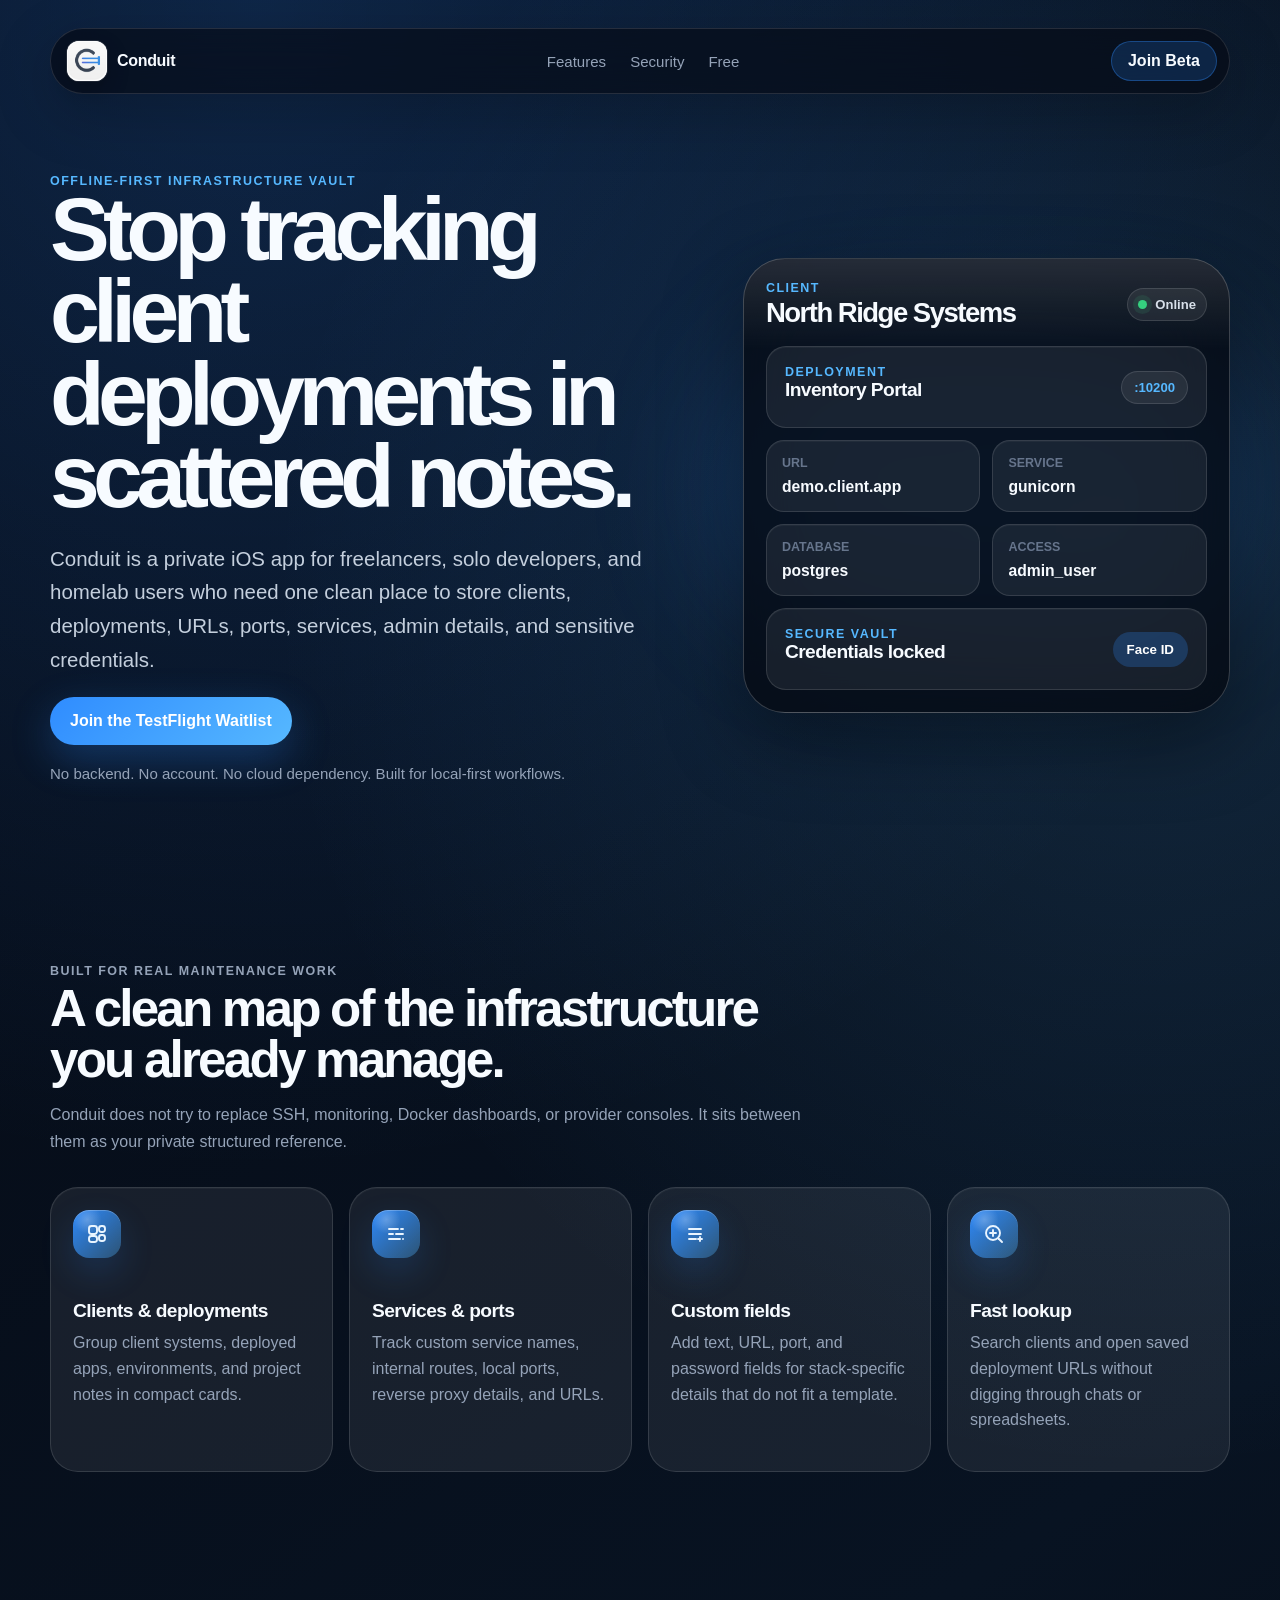
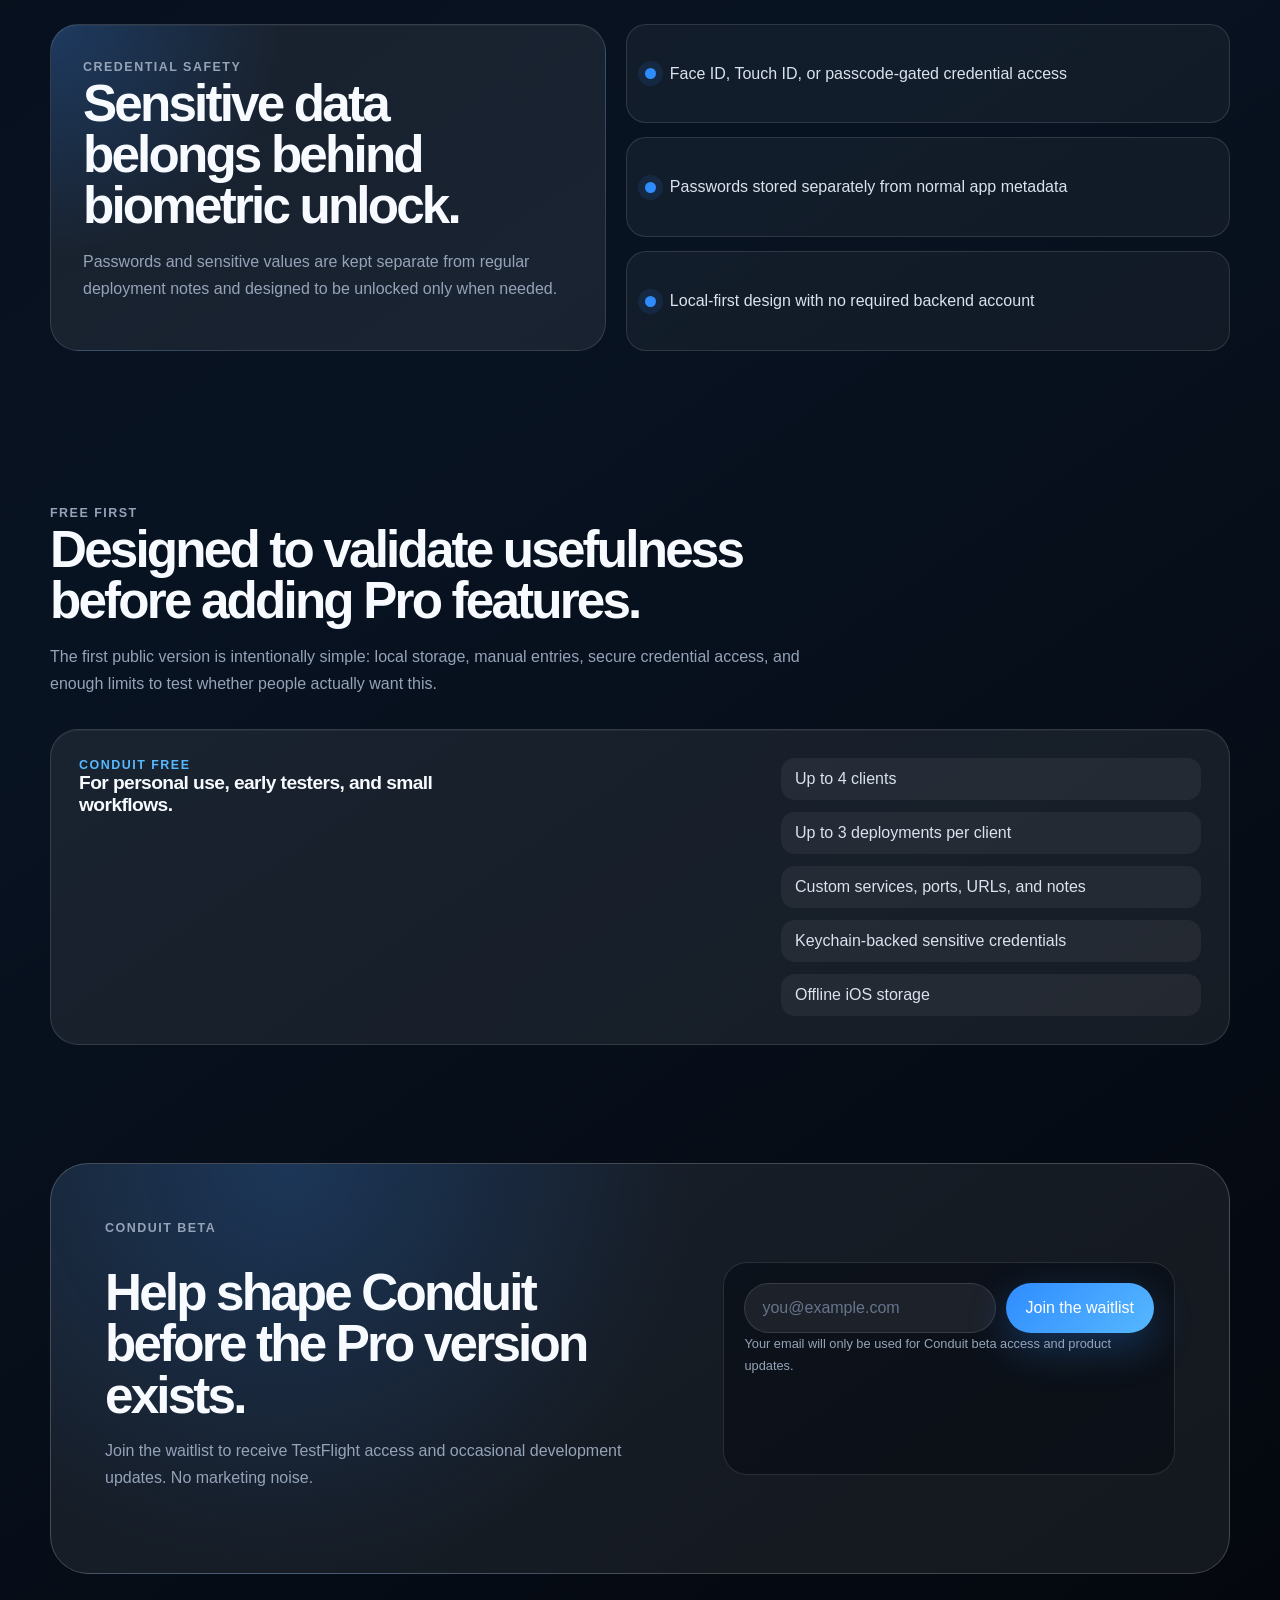
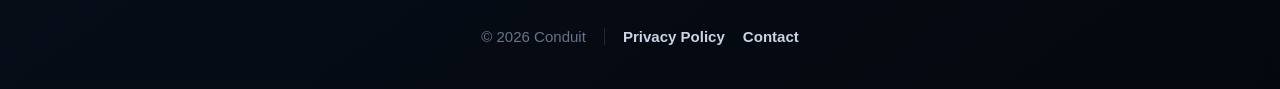
==== index.html @ 758ffd42 "updated privacy policy" ====
<!DOCTYPE html>
<html lang="en">
<head>
  <meta charset="UTF-8" />
  <meta name="viewport" content="width=device-width, initial-scale=1.0" />
  <link rel="icon" type="image/png" href="./assets/appico.png" />
<link rel="apple-touch-icon" href="./assets/appico.png" />
  <title>Conduit — Offline Infrastructure Vault</title>
  <meta name="description" content="Conduit is an offline-first iOS vault for developers, freelancers, and homelab users to track clients, deployments, ports, services, URLs, and credentials." />
  <link rel="stylesheet" href="./styles.css" />
  <link rel="canonical" href="https://conduit.arksoft.xyz/" />

<meta property="og:type" content="website" />
<meta property="og:site_name" content="Conduit" />
<meta property="og:title" content="Conduit — Your Offline Infrastructure Vault" />
<meta
  property="og:description"
  content="Organize clients, deployments, services, ports, URLs, and sensitive credentials in one private iOS app."
/>
<meta property="og:url" content="https://conduit.arksoft.xyz/" />
<meta
  property="og:image"
  content="https://conduit.arksoft.xyz/assets/conduit-og.png"
/>
<meta property="og:image:type" content="image/png" />
<meta property="og:image:width" content="1200" />
<meta property="og:image:height" content="630" />
<meta
  property="og:image:alt"
  content="Conduit iOS app showing an offline infrastructure vault for client deployments"
/>

<meta name="twitter:card" content="summary_large_image" />
<meta name="twitter:title" content="Conduit — Your Offline Infrastructure Vault" />
<meta
  name="twitter:description"
  content="Track clients, deployments, ports, services, URLs, and credentials without scattered notes."
/>
<meta
  name="twitter:image"
  content="https://conduit.arksoft.xyz/assets/conduit-og.png"
/>
<meta
  name="twitter:image:alt"
  content="Conduit iOS infrastructure vault app preview"
/>
</head>
<body>
  <div class="page-shell">
    <header class="site-header">
      <a class="brand" href="#" aria-label="Conduit home">
        <div class="brand-mark">
  <img
    src="./assets/appico.png"
    alt="Conduit app icon"
  />
</div>
            <span>Conduit</span>
  </a>

  <nav
    class="site-nav"
    aria-label="Primary navigation"
  >
    <a href="#features">Features</a>
    <a href="#security">Security</a>
    <a href="#free">Free</a>
  </nav>

  <a
    class="nav-cta"
    href="#waitlist"
  >
    Join Beta
  </a>
</header>

<main>
  <section class="hero-section">
    <div class="hero-copy">
      <p class="eyebrow">
        Offline-first infrastructure vault
      </p>

      <h1>
        Stop tracking client deployments in scattered notes.
      </h1>

      <p class="hero-text">
        Conduit is a private iOS app for freelancers, solo
        developers, and homelab users who need one clean place
        to store clients, deployments, URLs, ports, services,
        admin details, and sensitive credentials.
      </p>

      <a
        class="primary-button"
        href="#waitlist"
      >
        Join the TestFlight Waitlist
      </a>

      <p class="trust-note">
        No backend. No account. No cloud dependency. Built for
        local-first workflows.
      </p>
    </div>

    <div
      class="hero-panel"
      aria-label="Conduit app interface preview"
    >
      <div class="phone-frame">
        <div class="phone-top">
          <div>
            <p class="mini-label">Client</p>
            <h2>North Ridge Systems</h2>
          </div>

          <span class="status-pill">
            <span class="status-dot online"></span>
            Online
          </span>
        </div>

        <div class="deployment-card">
          <div>
            <p class="mini-label">Deployment</p>
            <h3>Inventory Portal</h3>
          </div>

          <span class="port-badge">
            :10200
          </span>
        </div>

        <div class="detail-grid">
          <div class="detail-card">
            <span>URL</span>
            <strong>demo.client.app</strong>
          </div>

          <div class="detail-card">
            <span>Service</span>
            <strong>gunicorn</strong>
          </div>

          <div class="detail-card">
            <span>Database</span>
            <strong>postgres</strong>
          </div>

          <div class="detail-card">
            <span>Access</span>
            <strong>admin_user</strong>
          </div>
        </div>

        <div class="vault-card">
          <div>
            <p class="mini-label">Secure Vault</p>
            <h3>Credentials locked</h3>
          </div>

          <button
            type="button"
            class="unlock-button"
          >
            Face ID
          </button>
        </div>
      </div>
    </div>
  </section>

  <section
    class="section-block"
    id="features"
  >
    <div class="section-heading">
      <p class="eyebrow">
        Built for real maintenance work
      </p>

      <h2>
        A clean map of the infrastructure you already manage.
      </h2>

      <p>
        Conduit does not try to replace SSH, monitoring, Docker
        dashboards, or provider consoles. It sits between them
        as your private structured reference.
      </p>
    </div>

    <div class="feature-grid">
      <article class="feature-card">
        <span
          class="feature-icon"
          aria-hidden="true"
        >
          <svg viewBox="0 0 24 24">
            <path
              d="M4 6.5A2.5 2.5 0 0 1 6.5 4h3A2.5 2.5 0 0 1 12 6.5v3A2.5 2.5 0 0 1 9.5 12h-3A2.5 2.5 0 0 1 4 9.5v-3Z"
            />

            <path
              d="M14 6.5A2.5 2.5 0 0 1 16.5 4h1A2.5 2.5 0 0 1 20 6.5v1A2.5 2.5 0 0 1 17.5 10h-1A2.5 2.5 0 0 1 14 7.5v-1Z"
            />

            <path
              d="M14 15.5A2.5 2.5 0 0 1 16.5 13h1a2.5 2.5 0 0 1 2.5 2.5v1a2.5 2.5 0 0 1-2.5 2.5h-1a2.5 2.5 0 0 1-2.5-2.5v-1Z"
            />

            <path
              d="M4 16.5A2.5 2.5 0 0 1 6.5 14h3a2.5 2.5 0 0 1 2.5 2.5v1A2.5 2.5 0 0 1 9.5 20h-3A2.5 2.5 0 0 1 4 17.5v-1Z"
            />
          </svg>
        </span>

        <h3>Clients &amp; deployments</h3>

        <p>
          Group client systems, deployed apps, environments,
          and project notes in compact cards.
        </p>
      </article>

      <article class="feature-card">
        <span
          class="feature-icon"
          aria-hidden="true"
        >
          <svg viewBox="0 0 24 24">
            <path d="M5 7h9" />
            <path d="M17 7h2" />
            <path d="M5 12h4" />
            <path d="M12 12h7" />
            <path d="M5 17h11" />
            <path d="M19 17h.01" />
          </svg>
        </span>

        <h3>Services &amp; ports</h3>

        <p>
          Track custom service names, internal routes, local
          ports, reverse proxy details, and URLs.
        </p>
      </article>

      <article class="feature-card">
        <span
          class="feature-icon"
          aria-hidden="true"
        >
          <svg viewBox="0 0 24 24">
            <path d="M6 7h12" />
            <path d="M6 12h12" />
            <path d="M6 17h7" />
            <path d="M17 15v4" />
            <path d="M15 17h4" />
          </svg>
        </span>

        <h3>Custom fields</h3>

        <p>
          Add text, URL, port, and password fields for
          stack-specific details that do not fit a template.
        </p>
      </article>

      <article class="feature-card">
        <span
          class="feature-icon"
          aria-hidden="true"
        >
          <svg viewBox="0 0 24 24">
            <path
              d="M11 18a7 7 0 1 0 0-14 7 7 0 0 0 0 14Z"
            />

            <path d="m16.5 16.5 3.5 3.5" />
            <path d="M8 11h6" />
            <path d="M11 8v6" />
          </svg>
        </span>

        <h3>Fast lookup</h3>

        <p>
          Search clients and open saved deployment URLs without
          digging through chats or spreadsheets.
        </p>
      </article>
    </div>
  </section>

  <section
    class="split-section"
    id="security"
  >
    <div class="glass-card">
      <p class="eyebrow">
        Credential safety
      </p>

      <h2>
        Sensitive data belongs behind biometric unlock.
      </h2>

      <p>
        Passwords and sensitive values are kept separate from
        regular deployment notes and designed to be unlocked
        only when needed.
      </p>
    </div>

    <div class="security-list">
      <div class="security-row">
        <span></span>

        <p>
          Face ID, Touch ID, or passcode-gated credential access
        </p>
      </div>

      <div class="security-row">
        <span></span>

        <p>
          Passwords stored separately from normal app metadata
        </p>
      </div>

      <div class="security-row">
        <span></span>

        <p>
          Local-first design with no required backend account
        </p>
      </div>
    </div>
  </section>

  <section
    class="section-block"
    id="free"
  >
    <div class="section-heading">
      <p class="eyebrow">
        Free first
      </p>

      <h2>
        Designed to validate usefulness before adding Pro
        features.
      </h2>

      <p>
        The first public version is intentionally simple:
        local storage, manual entries, secure credential access,
        and enough limits to test whether people actually want
        this.
      </p>
    </div>

    <div class="plan-card">
      <div>
        <p class="mini-label">
          Conduit Free
        </p>

        <h3>
          For personal use, early testers, and small workflows.
        </h3>
      </div>

      <ul>
        <li>Up to 4 clients</li>
        <li>Up to 3 deployments per client</li>
        <li>Custom services, ports, URLs, and notes</li>
        <li>Keychain-backed sensitive credentials</li>
        <li>Offline iOS storage</li>
      </ul>
    </div>
  </section>

  <section
    class="final-cta"
    id="waitlist"
  >
    <div class="waitlist-copy">
      <p class="eyebrow">
        Conduit beta
      </p>

      <h2>
        Help shape Conduit before the Pro version exists.
      </h2>

      <p>
        Join the waitlist to receive TestFlight access and
        occasional development updates. No marketing noise.
      </p>
    </div>

    <form
      class="waitlist-form"
      id="waitlist-form"
      action="https://app.loops.so/api/newsletter-form/cmq6iwczi23gw0jzh51wmcugt"
      method="post"
    >
      <label
        class="sr-only"
        for="waitlist-email"
      >
        Email address
      </label>

      <div class="waitlist-input-row">
        <input
          id="waitlist-email"
          name="email"
          type="email"
          autocomplete="email"
          placeholder="you@example.com"
          required
        />

        <button
          class="primary-button waitlist-submit"
          type="submit"
        >
          <span class="button-label">
            Join the waitlist
          </span>

          <span
            class="button-loading"
            hidden
          >
            Joining…
          </span>
        </button>
      </div>

      <input
        type="hidden"
        name="mailingLists"
        value="cmq6jean67koc0j07flsfc5x2"
      />

      <input
        type="hidden"
        name="source"
        value="Conduit Landing Page"
      />

      <p class="waitlist-privacy">
        Your email will only be used for Conduit beta access
        and product updates.
      </p>

      <p
        class="form-status"
        id="waitlist-status"
        role="status"
        aria-live="polite"
      ></p>
    </form>
  </section>
</main>

<footer class="site-footer">
  <p>
    © 2026 Conduit
  </p>

  <a
    class="footer-privacy-link"
    href="./privacy.html"
  >
    Privacy Policy
  </a>

  <a
    class="footer-contact-link"
    href="mailto:siddharthmahajan@arksoft.xyz"
  >
    Contact
  </a>
</footer>
  </div>

  <script src="./script.js"></script>
</body>
</html>
---- styles.css ----
:root {
  --bg-0: #050913;
  --bg-1: #081322;
  --card: rgba(255, 255, 255, 0.07);
  --card-strong: rgba(255, 255, 255, 0.11);
  --stroke: rgba(255, 255, 255, 0.12);
  --stroke-strong: rgba(255, 255, 255, 0.2);
  --text: #f7fbff;
  --muted: #95a3b8;
  --muted-2: #66758c;
  --blue: #2f8cff;
  --blue-2: #56b8ff;
  --green: #35d07f;
  --red: #ff5f67;
  --shadow: 0 24px 80px rgba(0, 0, 0, 0.42);
  --radius-lg: 28px;
  --radius-md: 20px;
  --radius-sm: 14px;
}

* {
  box-sizing: border-box;
}

html {
  scroll-behavior: smooth;
}

body {
  margin: 0;
  min-height: 100vh;
  font-family: -apple-system, BlinkMacSystemFont, "SF Pro Display", "SF Pro Text", Inter, Segoe UI, sans-serif;
  color: var(--text);
  background:
    radial-gradient(circle at 20% 0%, rgba(47, 140, 255, 0.22), transparent 34%),
    radial-gradient(circle at 90% 18%, rgba(86, 184, 255, 0.14), transparent 30%),
    linear-gradient(145deg, var(--bg-0), var(--bg-1) 54%, #04070d);
}

a {
  color: inherit;
  text-decoration: none;
}

.page-shell {
  width: min(1180px, calc(100% - 36px));
  margin: 0 auto;
}

.site-header {
  position: relative;
  z-index: 20;
  display: flex;
  align-items: center;
  justify-content: space-between;
  gap: 24px;
  margin: 28px 0 80px;
  padding: 12px;
  border: 1px solid var(--stroke);
  border-radius: 999px;
  background: rgba(5, 9, 19, 0.62);
  backdrop-filter: blur(24px);
  box-shadow: 0 18px 60px rgba(0, 0, 0, 0.22);
}

.brand,
.site-nav,
.hero-actions,
.site-footer {
  display: flex;
  align-items: center;
}

.brand {
  gap: 10px;
  padding-left: 4px;
  font-weight: 700;
  letter-spacing: -0.02em;
}

.brand-mark {
  width: 40px;
  height: 40px;
  flex-shrink: 0;
  overflow: hidden;
  border-radius: 12px;
  background: #ffffff;
  box-shadow:
    0 8px 22px rgba(0, 0, 0, 0.24),
    0 0 0 1px rgba(255, 255, 255, 0.12);
}

.brand-mark img {
  display: block;
  width: 100%;
  height: 100%;
  object-fit: cover;
}

.site-nav {
  gap: 24px;
  color: var(--muted);
  font-size: 0.94rem;
}

.site-nav a:hover,
.site-footer a:hover {
  color: var(--text);
}

.nav-cta,
.primary-button,
.secondary-button,
.unlock-button {
  border-radius: 999px;
  font-weight: 700;
  transition: transform 160ms ease, border-color 160ms ease, background 160ms ease;
}

.nav-cta {
  padding: 10px 16px;
  color: var(--text);
  background: rgba(47, 140, 255, 0.18);
  border: 1px solid rgba(47, 140, 255, 0.35);
}

.hero-section {
  display: grid;
  grid-template-columns: minmax(0, 1.02fr) minmax(360px, 0.78fr);
  gap: 56px;
  align-items: center;
  padding-bottom: 88px;
}

.eyebrow,
.mini-label {
  margin: 0;
  color: var(--blue-2);
  font-size: 0.78rem;
  font-weight: 800;
  letter-spacing: 0.12em;
  text-transform: uppercase;
}

h1,
h2,
h3,
p {
  margin-top: 0;
}

h1 {
  max-width: 760px;
  margin-bottom: 24px;
  font-size: clamp(3.2rem, 7vw, 6.6rem);
  line-height: 0.92;
  letter-spacing: -0.075em;
}

h2 {
  margin-bottom: 16px;
  font-size: clamp(2rem, 4vw, 3.65rem);
  line-height: 1;
  letter-spacing: -0.055em;
}

h3 {
  margin-bottom: 8px;
  font-size: 1.2rem;
  letter-spacing: -0.03em;
}

.hero-text {
  max-width: 690px;
  color: #c4cfdd;
  font-size: clamp(1.08rem, 1.6vw, 1.28rem);
  line-height: 1.65;
}

.hero-actions {
  flex-wrap: wrap;
  gap: 14px;
  margin-top: 34px;
}

.primary-button,
.secondary-button {
  display: inline-flex;
  align-items: center;
  justify-content: center;
  min-height: 48px;
  padding: 0 20px;
}

.primary-button {
  background: linear-gradient(135deg, var(--blue), var(--blue-2));
  color: white;
  box-shadow: 0 14px 40px rgba(47, 140, 255, 0.28);
}

.secondary-button {
  border: 1px solid var(--stroke);
  background: rgba(255, 255, 255, 0.06);
  color: var(--text);
}

.primary-button:hover,
.secondary-button:hover,
.nav-cta:hover,
.unlock-button:hover {
  transform: translateY(-1px);
}

.trust-note {
  margin-top: 20px;
  color: var(--muted);
  font-size: 0.94rem;
}

.hero-panel {
  position: relative;
}

.hero-panel::before {
  content: "";
  position: absolute;
  inset: 16% -6%;
  border-radius: 999px;
  background: rgba(47, 140, 255, 0.2);
  filter: blur(60px);
}

.phone-frame {
  position: relative;
  overflow: hidden;
  padding: 22px;
  border: 1px solid var(--stroke-strong);
  border-radius: 42px;
  background:
    linear-gradient(180deg, rgba(255, 255, 255, 0.12), transparent 20%),
    rgba(4, 8, 16, 0.76);
  box-shadow: var(--shadow);
  backdrop-filter: blur(28px);
}

.phone-top,
.deployment-card,
.vault-card,
.plan-card {
  display: flex;
  justify-content: space-between;
  gap: 18px;
  align-items: center;
}

.phone-top {
  margin-bottom: 18px;
}

.phone-top h2 {
  margin: 4px 0 0;
  font-size: 1.72rem;
  line-height: 1.05;
}

.status-pill,
.port-badge {
  display: inline-flex;
  align-items: center;
  gap: 8px;
  flex-shrink: 0;
  border-radius: 999px;
  border: 1px solid var(--stroke);
  background: rgba(255, 255, 255, 0.07);
  color: #d8e0ea;
  font-size: 0.82rem;
  font-weight: 700;
}

.status-pill {
  padding: 8px 10px;
}

.port-badge {
  padding: 8px 12px;
  color: var(--blue-2);
}

.status-dot {
  width: 9px;
  height: 9px;
  border-radius: 99px;
}

.online {
  background: var(--green);
  box-shadow: 0 0 0 5px rgba(53, 208, 127, 0.11);
}

.deployment-card,
.detail-card,
.vault-card,
.feature-card,
.glass-card,
.plan-card {
  border: 1px solid var(--stroke);
  background: var(--card);
  box-shadow: inset 0 1px 0 rgba(255, 255, 255, 0.04);
}

.deployment-card,
.vault-card {
  margin-top: 12px;
  padding: 18px;
  border-radius: var(--radius-md);
}

.detail-grid {
  display: grid;
  grid-template-columns: repeat(2, 1fr);
  gap: 12px;
  margin-top: 12px;
}

.detail-card {
  padding: 15px;
  border-radius: 18px;
}

.detail-card span {
  display: block;
  margin-bottom: 8px;
  color: var(--muted-2);
  font-size: 0.78rem;
  font-weight: 700;
  text-transform: uppercase;
}

.detail-card strong {
  font-size: 0.98rem;
}

.unlock-button {
  border: 0;
  padding: 10px 14px;
  color: white;
  background: rgba(47, 140, 255, 0.24);
  cursor: pointer;
}

.section-block,
.split-section,
.final-cta {
  padding: 76px 0;
}

.section-heading {
  max-width: 760px;
  margin-bottom: 32px;
}

.section-heading p,
.glass-card p,
.final-cta p {
  color: var(--muted);
  line-height: 1.7;
}

.feature-grid {
  display: grid;
  grid-template-columns: repeat(4, 1fr);
  gap: 16px;
}

.feature-card {
  min-height: 240px;
  padding: 22px;
  border-radius: var(--radius-lg);
}

.feature-icon {
  display: grid;
  place-items: center;
  width: 48px;
  height: 48px;
  margin-bottom: 42px;
  border-radius: 16px;
  color: #eaf5ff;
  background:
    radial-gradient(circle at 30% 20%, rgba(255, 255, 255, 0.25), transparent 28%),
    linear-gradient(135deg, rgba(47, 140, 255, 0.98), rgba(86, 184, 255, 0.34));
  box-shadow:
    inset 0 1px 0 rgba(255, 255, 255, 0.24),
    0 14px 34px rgba(47, 140, 255, 0.18);
}

.feature-icon svg {
  width: 24px;
  height: 24px;
  fill: none;
  stroke: currentColor;
  stroke-width: 1.9;
  stroke-linecap: round;
  stroke-linejoin: round;
}

.feature-icon svg path:first-child:nth-last-child(n + 3),
.feature-icon svg path:nth-child(2):nth-last-child(n + 2),
.feature-icon svg path:nth-child(3):nth-last-child(n + 1),
.feature-icon svg path:nth-child(4) {
  vector-effect: non-scaling-stroke;
}

.feature-card p {
  color: var(--muted);
  line-height: 1.6;
}

.split-section {
  display: grid;
  grid-template-columns: 0.92fr 1fr;
  gap: 20px;
  align-items: stretch;
}

.glass-card {
  padding: 32px;
  border-radius: var(--radius-lg);
  background:
    radial-gradient(circle at 0% 0%, rgba(47, 140, 255, 0.24), transparent 36%),
    var(--card);
}

.security-list {
  display: grid;
  gap: 14px;
}

.security-row {
  display: flex;
  gap: 14px;
  align-items: center;
  min-height: 78px;
  padding: 18px;
  border: 1px solid var(--stroke);
  border-radius: var(--radius-md);
  background: rgba(255, 255, 255, 0.045);
}

.security-row span {
  width: 11px;
  height: 11px;
  flex-shrink: 0;
  border-radius: 99px;
  background: var(--blue);
  box-shadow: 0 0 0 7px rgba(47, 140, 255, 0.11);
}

.security-row p {
  margin: 0;
  color: #d9e2ee;
}

.plan-card {
  align-items: flex-start;
  padding: 28px;
  border-radius: var(--radius-lg);
}

.plan-card > div {
  max-width: 420px;
}

.plan-card ul {
  display: grid;
  gap: 12px;
  width: min(420px, 100%);
  margin: 0;
  padding: 0;
  list-style: none;
}

.plan-card li {
  padding: 12px 14px;
  border-radius: 14px;
  color: #d9e2ee;
  background: rgba(255, 255, 255, 0.055);
}

.final-cta {
  margin: 42px 0 28px;
  padding: 54px;
  border: 1px solid var(--stroke-strong);
  border-radius: 38px;
  background:
    radial-gradient(circle at 20% 0%, rgba(47, 140, 255, 0.22), transparent 40%),
    rgba(255, 255, 255, 0.065);
  text-align: center;
}

.final-cta p {
  max-width: 640px;
  margin: 0 auto 28px;
}

.site-footer {
  justify-content: center;
  padding: 26px 0 44px;
  color: var(--muted-2);
  font-size: 0.94rem;
}

.site-footer p {
  margin: 0;
}

.site-footer a {
  color: #c9d5e6;
  font-weight: 700;
  transition: color 160ms ease, opacity 160ms ease;
}

.site-footer a:hover {
  color: var(--blue-2);
}

@media (max-width: 920px) {
  .site-nav {
    display: none;
  }

  .hero-section,
  .split-section {
    grid-template-columns: 1fr;
  }

  .hero-section {
    gap: 36px;
  }

  .feature-grid {
    grid-template-columns: repeat(2, 1fr);
  }

  .plan-card {
    flex-direction: column;
  }
}

@media (max-width: 620px) {
  .page-shell {
    width: min(100% - 24px, 1180px);
  }

  .site-header {
    margin: 16px 0 44px;
    border-radius: 24px;
  }

  .brand span {
    display: none;
  }

  .nav-cta {
    padding: 10px 13px;
  }

  h1 {
    font-size: clamp(2.8rem, 16vw, 4rem);
  }

  .feature-grid,
  .detail-grid {
    grid-template-columns: 1fr;
  }

  .phone-top,
  .deployment-card,
  .vault-card {
    align-items: flex-start;
    flex-direction: column;
  }

  .final-cta {
    padding: 34px 20px;
  }
}


.site-header.is-scrolled {
  background: rgba(5, 9, 19, 0.62);
}

.final-cta {
  display: grid;
  grid-template-columns: minmax(0, 1fr) minmax(340px, 0.8fr);
  gap: 54px;
  align-items: center;
  margin: 42px 0 28px;
  padding: 54px;
  border: 1px solid var(--stroke-strong);
  border-radius: 38px;
  background:
    radial-gradient(
      circle at 20% 0%,
      rgba(47, 140, 255, 0.22),
      transparent 40%
    ),
    rgba(255, 255, 255, 0.065);
  text-align: left;
}

.final-cta h2 {
  max-width: 680px;
}

.final-cta p {
  max-width: 620px;
  margin-right: 0;
  margin-left: 0;
}

.waitlist-form {
  width: 100%;
  padding: 20px;
  border: 1px solid var(--stroke);
  border-radius: 24px;
  background: rgba(4, 8, 16, 0.46);
}

.waitlist-input-row {
  display: flex;
  gap: 10px;
}

.waitlist-input-row input {
  min-width: 0;
  flex: 1;
  height: 50px;
  padding: 0 17px;
  border: 1px solid var(--stroke);
  border-radius: 999px;
  outline: none;
  color: var(--text);
  background: rgba(255, 255, 255, 0.07);
  font: inherit;
  transition:
    border-color 160ms ease,
    background 160ms ease,
    box-shadow 160ms ease;
}

.waitlist-input-row input::placeholder {
  color: var(--muted-2);
}

.waitlist-input-row input:focus {
  border-color: rgba(86, 184, 255, 0.7);
  background: rgba(255, 255, 255, 0.095);
  box-shadow: 0 0 0 4px rgba(47, 140, 255, 0.12);
}

.waitlist-submit {
  flex-shrink: 0;
  border: 0;
  cursor: pointer;
  font: inherit;
}

.waitlist-submit:disabled {
  cursor: wait;
  opacity: 0.68;
  transform: none;
}

.waitlist-privacy {
  margin: 12px 4px 0;
  color: var(--muted-2);
  font-size: 0.8rem;
  line-height: 1.5;
}

.form-status {
  min-height: 22px;
  margin: 10px 4px 0;
  font-size: 0.88rem;
  font-weight: 650;
}

.form-status.is-success {
  color: var(--green);
}

.form-status.is-error {
  color: var(--red);
}

.sr-only {
  position: absolute;
  width: 1px;
  height: 1px;
  overflow: hidden;
  clip: rect(0, 0, 0, 0);
  white-space: nowrap;
  clip-path: inset(50%);
}

@media (max-width: 820px) {
  .final-cta {
    grid-template-columns: 1fr;
    gap: 28px;
  }
}

@media (max-width: 620px) {
  .final-cta {
    padding: 34px 20px;
  }

  .waitlist-form {
    padding: 14px;
  }

  .waitlist-input-row {
    flex-direction: column;
  }

  .waitlist-submit {
    width: 100%;
  }
}

/* =========================================================
   CONDUIT PRIVACY POLICY
   ========================================================= */

.privacy-body {
  min-height: 100vh;
}

.privacy-page {
  width: min(860px, calc(100% - 32px));
  margin: 0 auto;
  padding: 28px 0 64px;
}

.privacy-header {
  display: flex;
  align-items: center;
  justify-content: space-between;
  gap: 20px;
  margin-bottom: 42px;
}

.privacy-brand {
  display: inline-flex;
  align-items: center;
  gap: 12px;
  color: var(--text);
  font-size: 1.05rem;
  font-weight: 750;
  letter-spacing: -0.02em;
}

.privacy-brand img {
  display: block;
  width: 44px;
  height: 44px;
  border-radius: 13px;
  object-fit: cover;
  background: #ffffff;
  box-shadow:
    0 10px 28px rgba(0, 0, 0, 0.28),
    0 0 0 1px rgba(255, 255, 255, 0.12);
}

.privacy-back-link {
  padding: 10px 15px;
  border: 1px solid var(--stroke);
  border-radius: 999px;
  color: var(--muted);
  background: rgba(255, 255, 255, 0.045);
  font-size: 0.9rem;
  font-weight: 700;
  transition:
    color 160ms ease,
    border-color 160ms ease,
    background 160ms ease,
    transform 160ms ease;
}

.privacy-back-link:hover {
  color: var(--text);
  border-color: var(--stroke-strong);
  background: rgba(255, 255, 255, 0.075);
  transform: translateY(-1px);
}

.privacy-card {
  padding: clamp(26px, 6vw, 56px);
  border: 1px solid var(--stroke);
  border-radius: 32px;
  background:
    radial-gradient(
      circle at 10% 0%,
      rgba(47, 140, 255, 0.15),
      transparent 28%
    ),
    var(--card);
  box-shadow: var(--shadow);
  backdrop-filter: blur(24px);
}

.privacy-intro {
  padding-bottom: 34px;
  border-bottom: 1px solid var(--stroke);
}

.privacy-card h1 {
  max-width: none;
  margin: 10px 0 14px;
  font-size: clamp(2.8rem, 8vw, 5.2rem);
  line-height: 0.98;
  letter-spacing: -0.065em;
}

.privacy-date {
  margin-bottom: 28px;
  color: var(--muted-2);
  font-size: 0.92rem;
}

.privacy-summary {
  max-width: 680px;
  margin-bottom: 0;
  color: #cbd5e2;
  font-size: 1.06rem;
  line-height: 1.75;
}

.privacy-section {
  padding-top: 34px;
}

.privacy-section + .privacy-section {
  margin-top: 4px;
}

.privacy-section h2 {
  margin-bottom: 14px;
  font-size: clamp(1.35rem, 3vw, 1.75rem);
  line-height: 1.2;
  letter-spacing: -0.035em;
}

.privacy-section p {
  margin-bottom: 14px;
  color: #bcc8d7;
  line-height: 1.78;
}

.privacy-section p:last-child {
  margin-bottom: 0;
}

.privacy-section ul {
  display: grid;
  gap: 10px;
  margin: 18px 0 20px;
  padding: 0;
  list-style: none;
}

.privacy-section li {
  position: relative;
  padding: 12px 14px 12px 38px;
  border: 1px solid rgba(255, 255, 255, 0.075);
  border-radius: 14px;
  color: #d4deea;
  background: rgba(255, 255, 255, 0.035);
  line-height: 1.5;
}

.privacy-section li::before {
  content: "";
  position: absolute;
  top: 50%;
  left: 16px;
  width: 8px;
  height: 8px;
  border-radius: 999px;
  background: var(--blue);
  box-shadow: 0 0 0 5px rgba(47, 140, 255, 0.12);
  transform: translateY(-50%);
}

.privacy-section strong {
  color: var(--text);
}

.privacy-section a {
  color: var(--blue-2);
  font-weight: 700;
  overflow-wrap: anywhere;
}

.privacy-section a:hover {
  color: #91d1ff;
}

.privacy-footer {
  display: flex;
  align-items: center;
  justify-content: center;
  gap: 18px;
  flex-wrap: wrap;
  padding: 28px 0 0;
  color: var(--muted-2);
  font-size: 0.9rem;
}

.privacy-footer p {
  margin: 0;
}

.privacy-footer a {
  color: #c9d5e6;
  font-weight: 700;
  transition: color 160ms ease;
}

.privacy-footer a:hover {
  color: var(--blue-2);
}

.privacy-footer > a {
  padding-left: 18px;
  border-left: 1px solid var(--stroke);
}

@media (max-width: 620px) {
  .privacy-page {
    width: min(100% - 24px, 860px);
    padding-top: 18px;
  }

  .privacy-header {
    margin-bottom: 26px;
  }

  .privacy-brand img {
    width: 40px;
    height: 40px;
    border-radius: 12px;
  }

  .privacy-back-link {
    padding: 9px 12px;
    font-size: 0.82rem;
  }

  .privacy-card {
    padding: 26px 20px;
    border-radius: 24px;
  }

  .privacy-card h1 {
    font-size: clamp(2.5rem, 14vw, 4rem);
  }

  .privacy-summary {
    font-size: 1rem;
  }

  .privacy-footer {
    flex-direction: column;
    gap: 10px;
  }

  .privacy-footer > a {
    padding-left: 0;
    border-left: 0;
  }
}

.site-footer {
  display: flex;
  align-items: center;
  justify-content: center;
  gap: 18px;
  flex-wrap: wrap;
  padding: 26px 0 44px;
  color: var(--muted-2);
  font-size: 0.94rem;
}

.site-footer p {
  margin: 0;
}

.site-footer a {
  color: #c9d5e6;
  font-weight: 700;
  transition: color 160ms ease;
}

.site-footer a:hover {
  color: var(--blue-2);
}

.footer-privacy-link {
  padding-left: 18px;
  border-left: 1px solid var(--stroke);
}

@media (max-width: 520px) {
  .site-footer {
    flex-direction: column;
    gap: 10px;
  }

  .footer-privacy-link {
    padding-left: 0;
    border-left: 0;
  }
}
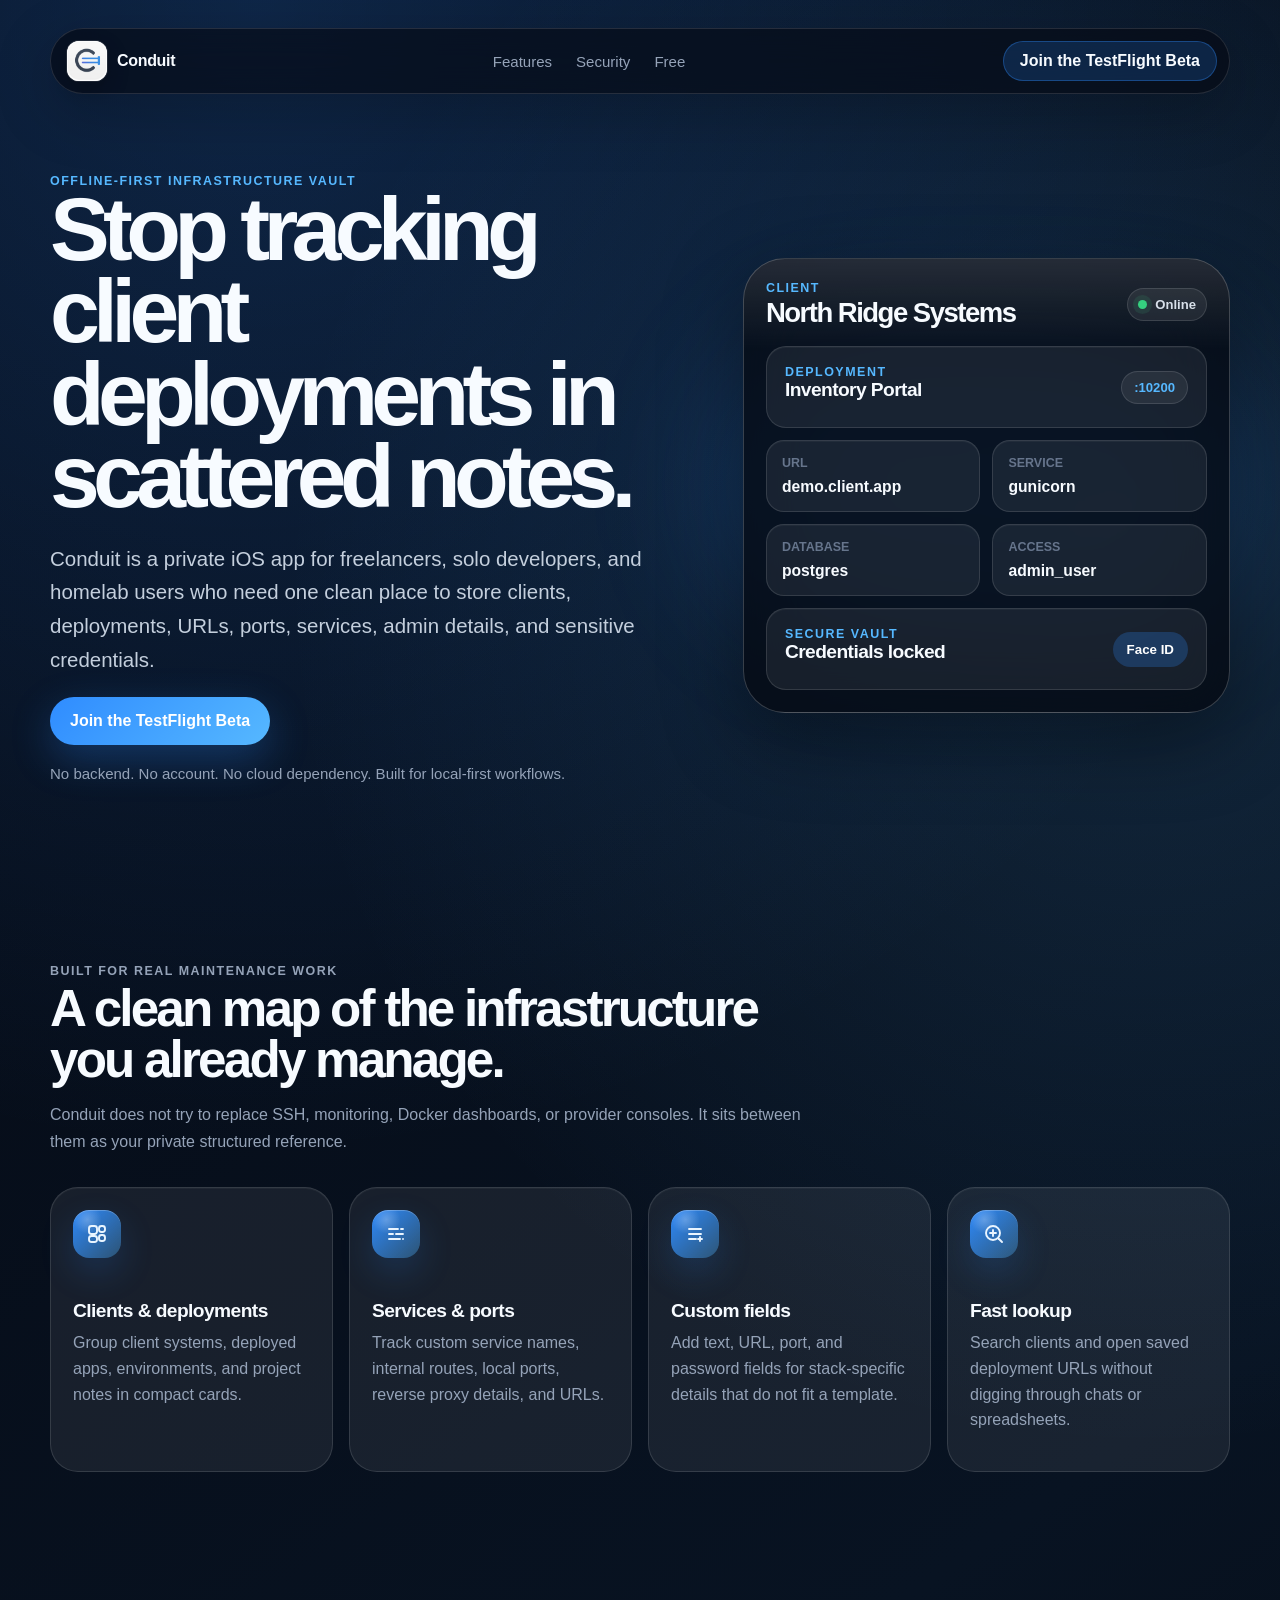
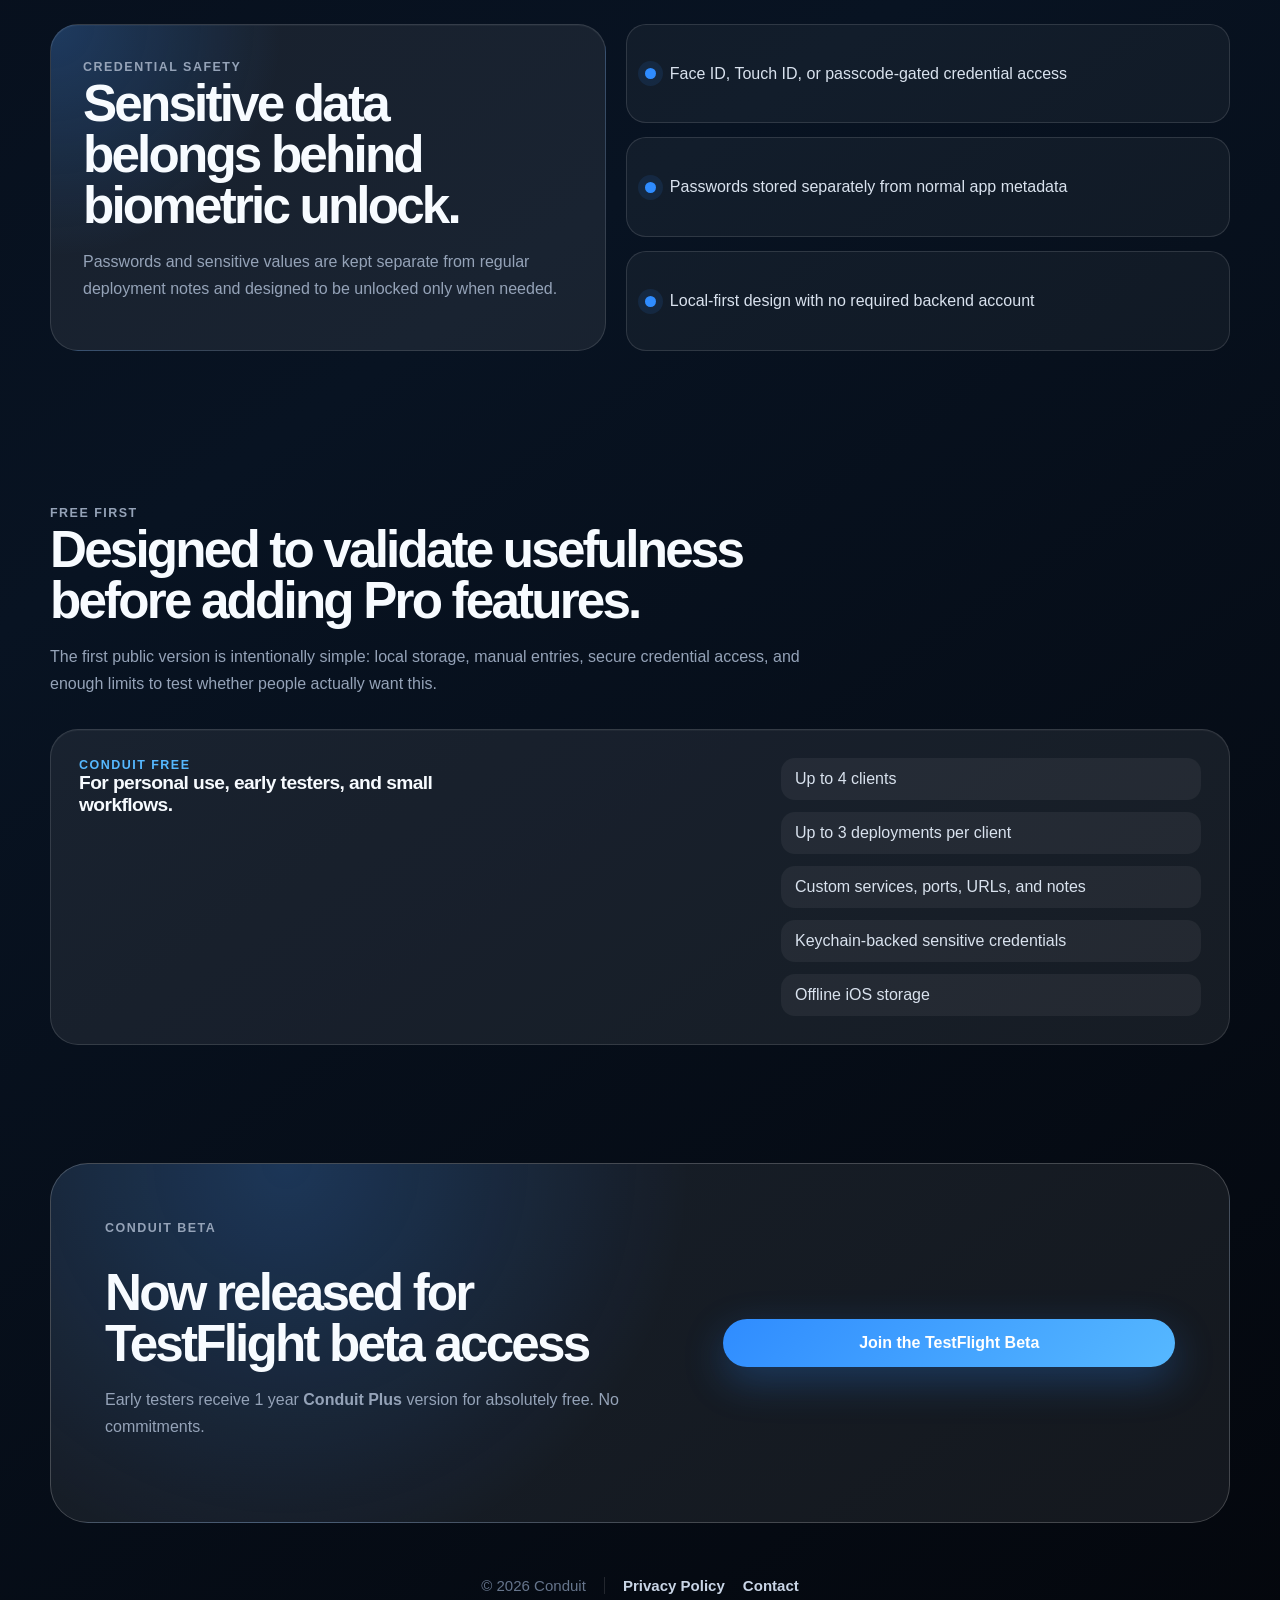
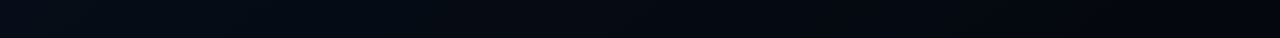
==== commit 59694162: "updated to testflight links" ====
--- a/index.html
+++ b/index.html
@@ -69,9 +69,9 @@
 
   <a
     class="nav-cta"
-    href="#waitlist"
-  >
-    Join Beta
+    href="https://testflight.apple.com/join/v4uhd6qQ"
+  >
+    Join the TestFlight Beta
   </a>
 </header>
 
@@ -95,9 +95,9 @@
 
       <a
         class="primary-button"
-        href="#waitlist"
+        href="https://testflight.apple.com/join/v4uhd6qQ"
       >
-        Join the TestFlight Waitlist
+        Join the TestFlight Beta
       </a>
 
       <p class="trust-note">
@@ -397,16 +397,15 @@
       </p>
 
       <h2>
-        Help shape Conduit before the Pro version exists.
+        Now released for TestFlight beta access
       </h2>
 
       <p>
-        Join the waitlist to receive TestFlight access and
-        occasional development updates. No marketing noise.
-      </p>
-    </div>
-
-    <form
+        Early testers receive 1 year <b>Conduit Plus</b> version for absolutely free. No commitments.
+      </p>
+    </div>
+
+    <!-- <form
       class="waitlist-form"
       id="waitlist-form"
       action="https://app.loops.so/api/newsletter-form/cmq6iwczi23gw0jzh51wmcugt"
@@ -469,7 +468,13 @@
         role="status"
         aria-live="polite"
       ></p>
-    </form>
+    </form> -->
+    <a
+        class="primary-button"
+        href="https://testflight.apple.com/join/v4uhd6qQ"
+      >
+        Join the TestFlight Beta
+      </a>
   </section>
 </main>
 
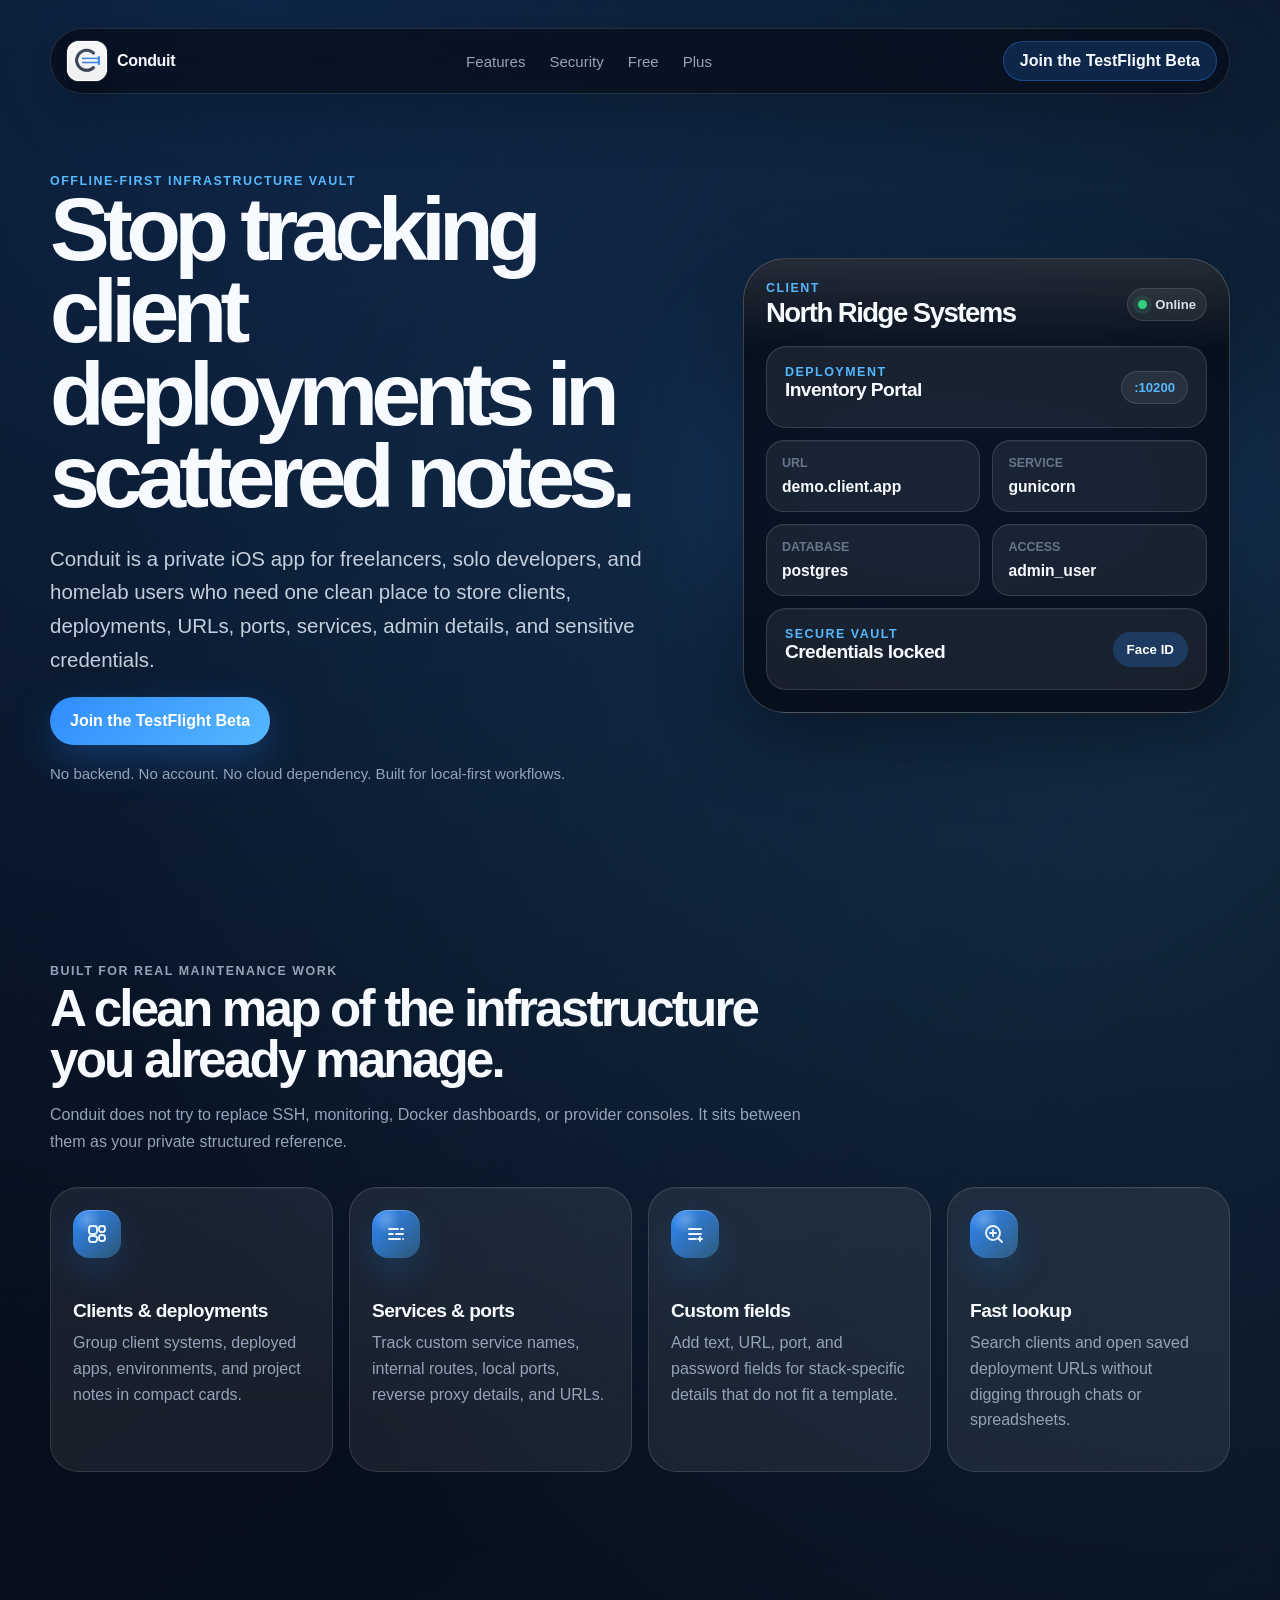
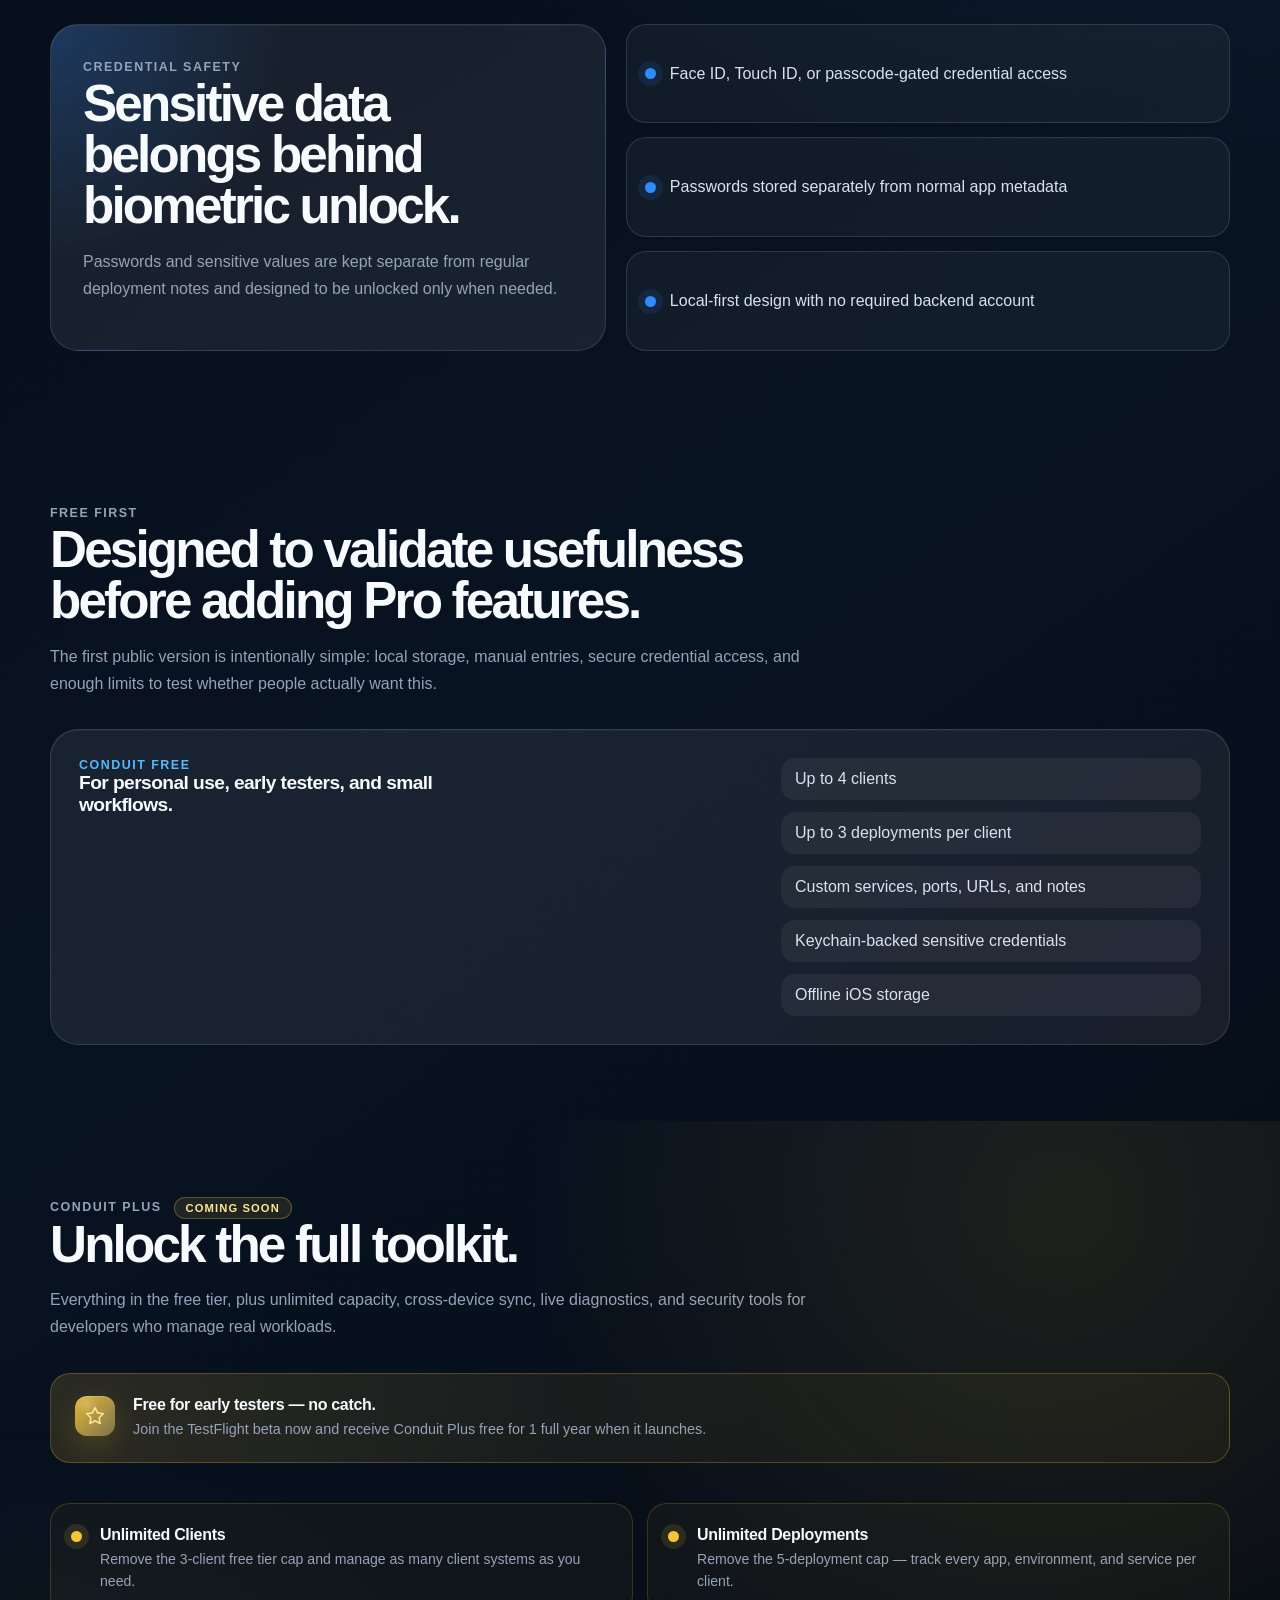
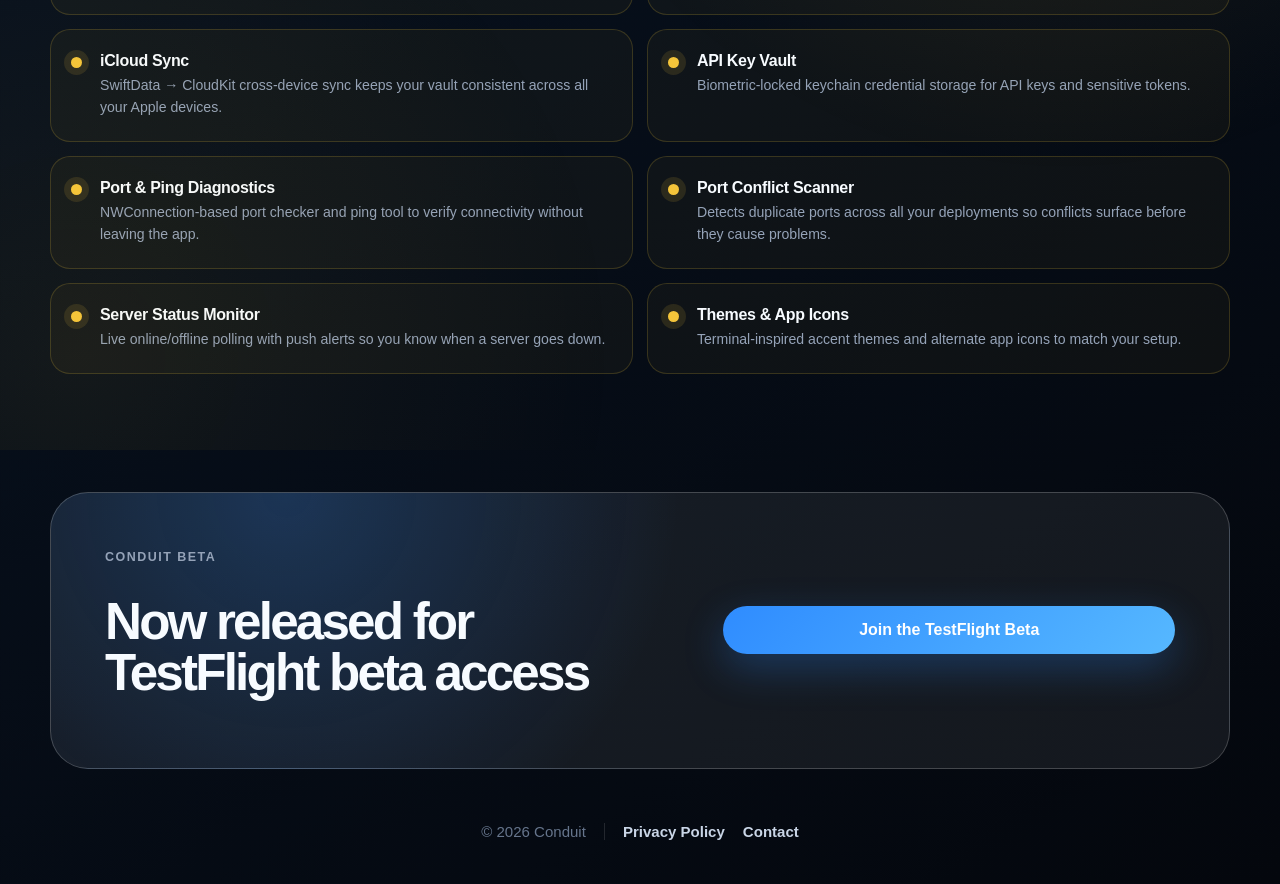
==== commit a61b78b4: "added tracking and plus preview" ====
--- a/index.html
+++ b/index.html
@@ -44,6 +44,15 @@
   name="twitter:image:alt"
   content="Conduit iOS infrastructure vault app preview"
 />
+<script>
+!function(w,d){if(!w.rdt){var p=w.rdt=function(){p.sendEvent?p.sendEvent.apply(p,arguments):p.callQueue.push(arguments)};p.callQueue=[];var t=d.createElement("script");t.src="https://www.redditstatic.com/ads/pixel.js";t.async=!0;var s=d.getElementsByTagName("script")[0];s.parentNode.insertBefore(t,s)}}(window,document);
+
+// Initialize your tracking instance
+rdt('init', 'a2_j67cqdi98kjr');
+
+// Records that a user loaded your landing page
+rdt('track', 'PageVisit');
+</script>
 </head>
 <body>
   <div class="page-shell">
@@ -65,11 +74,13 @@
     <a href="#features">Features</a>
     <a href="#security">Security</a>
     <a href="#free">Free</a>
+    <a href="#plus">Plus</a>
   </nav>
 
   <a
     class="nav-cta"
     href="https://testflight.apple.com/join/v4uhd6qQ"
+    id="testflight-download-btn"
   >
     Join the TestFlight Beta
   </a>
@@ -96,6 +107,7 @@
       <a
         class="primary-button"
         href="https://testflight.apple.com/join/v4uhd6qQ"
+        id="testflight-download-btn"
       >
         Join the TestFlight Beta
       </a>
@@ -387,6 +399,102 @@
     </div>
   </section>
 
+  <section class="plus-section-wrap" id="plus">
+    <div class="section-heading">
+      <div class="plus-header-row">
+        <p class="eyebrow plus-eyebrow">Conduit Plus</p>
+        <span class="coming-soon-badge">Coming Soon</span>
+      </div>
+
+      <h2>
+        Unlock the full toolkit.
+      </h2>
+
+      <p>
+        Everything in the free tier, plus unlimited capacity, cross-device sync,
+        live diagnostics, and security tools for developers who manage real workloads.
+      </p>
+    </div>
+
+    <div class="early-tester-banner">
+      <span class="early-tester-icon" aria-hidden="true">
+        <svg viewBox="0 0 24 24" width="20" height="20" fill="none" stroke="currentColor" stroke-width="1.9" stroke-linecap="round" stroke-linejoin="round">
+          <path d="M12 2l3.09 6.26L22 9.27l-5 4.87 1.18 6.88L12 17.77l-6.18 3.25L7 14.14 2 9.27l6.91-1.01L12 2z"/>
+        </svg>
+      </span>
+      <div>
+        <strong>Free for early testers — no catch.</strong>
+        <p>Join the TestFlight beta now and receive Conduit Plus free for 1 full year when it launches.</p>
+      </div>
+    </div>
+
+    <div class="plus-grid">
+      <div class="plus-feature">
+        <span class="plus-dot"></span>
+        <div class="plus-feature-text">
+          <strong>Unlimited Clients</strong>
+          <p>Remove the 3-client free tier cap and manage as many client systems as you need.</p>
+        </div>
+      </div>
+
+      <div class="plus-feature">
+        <span class="plus-dot"></span>
+        <div class="plus-feature-text">
+          <strong>Unlimited Deployments</strong>
+          <p>Remove the 5-deployment cap — track every app, environment, and service per client.</p>
+        </div>
+      </div>
+
+      <div class="plus-feature">
+        <span class="plus-dot"></span>
+        <div class="plus-feature-text">
+          <strong>iCloud Sync</strong>
+          <p>SwiftData &rarr; CloudKit cross-device sync keeps your vault consistent across all your Apple devices.</p>
+        </div>
+      </div>
+
+      <div class="plus-feature">
+        <span class="plus-dot"></span>
+        <div class="plus-feature-text">
+          <strong>API Key Vault</strong>
+          <p>Biometric-locked keychain credential storage for API keys and sensitive tokens.</p>
+        </div>
+      </div>
+
+      <div class="plus-feature">
+        <span class="plus-dot"></span>
+        <div class="plus-feature-text">
+          <strong>Port &amp; Ping Diagnostics</strong>
+          <p>NWConnection-based port checker and ping tool to verify connectivity without leaving the app.</p>
+        </div>
+      </div>
+
+      <div class="plus-feature">
+        <span class="plus-dot"></span>
+        <div class="plus-feature-text">
+          <strong>Port Conflict Scanner</strong>
+          <p>Detects duplicate ports across all your deployments so conflicts surface before they cause problems.</p>
+        </div>
+      </div>
+
+      <div class="plus-feature">
+        <span class="plus-dot"></span>
+        <div class="plus-feature-text">
+          <strong>Server Status Monitor</strong>
+          <p>Live online/offline polling with push alerts so you know when a server goes down.</p>
+        </div>
+      </div>
+
+      <div class="plus-feature">
+        <span class="plus-dot"></span>
+        <div class="plus-feature-text">
+          <strong>Themes &amp; App Icons</strong>
+          <p>Terminal-inspired accent themes and alternate app icons to match your setup.</p>
+        </div>
+      </div>
+    </div>
+  </section>
+
   <section
     class="final-cta"
     id="waitlist"
@@ -399,10 +507,6 @@
       <h2>
         Now released for TestFlight beta access
       </h2>
-
-      <p>
-        Early testers receive 1 year <b>Conduit Plus</b> version for absolutely free. No commitments.
-      </p>
     </div>
 
     <!-- <form
@@ -472,6 +576,7 @@
     <a
         class="primary-button"
         href="https://testflight.apple.com/join/v4uhd6qQ"
+        id="testflight-download-btn"
       >
         Join the TestFlight Beta
       </a>
--- a/styles.css
+++ b/styles.css
@@ -12,6 +12,8 @@
   --blue-2: #56b8ff;
   --green: #35d07f;
   --red: #ff5f67;
+  --gold: #f5c53a;
+  --gold-2: #ffe694;
   --shadow: 0 24px 80px rgba(0, 0, 0, 0.42);
   --radius-lg: 28px;
   --radius-md: 20px;
@@ -731,6 +733,176 @@
 }
 
 /* =========================================================
+   CONDUIT PLUS
+   ========================================================= */
+
+.plus-eyebrow {
+  color: var(--gold-2);
+}
+
+.plus-section-wrap {
+  position: relative;
+  padding: 76px 0;
+}
+
+.plus-section-wrap::before {
+  content: "";
+  position: absolute;
+  top: 0;
+  left: -10%;
+  right: -10%;
+  bottom: 0;
+  border-radius: 56px;
+  background:
+    radial-gradient(circle at 80% 10%, rgba(245, 197, 58, 0.1), transparent 40%),
+    radial-gradient(circle at 10% 90%, rgba(245, 197, 58, 0.06), transparent 36%);
+  pointer-events: none;
+}
+
+.plus-grid {
+  display: grid;
+  grid-template-columns: repeat(2, 1fr);
+  gap: 14px;
+  margin-top: 40px;
+}
+
+.plus-feature {
+  display: flex;
+  gap: 18px;
+  align-items: flex-start;
+  padding: 22px 20px;
+  border: 1px solid rgba(245, 197, 58, 0.18);
+  border-radius: var(--radius-md);
+  background: rgba(245, 197, 58, 0.04);
+  transition: border-color 160ms ease, background 160ms ease;
+}
+
+.plus-feature:hover {
+  border-color: rgba(245, 197, 58, 0.32);
+  background: rgba(245, 197, 58, 0.075);
+}
+
+.plus-dot {
+  width: 11px;
+  height: 11px;
+  flex-shrink: 0;
+  margin-top: 5px;
+  border-radius: 99px;
+  background: var(--gold);
+  box-shadow: 0 0 0 7px rgba(245, 197, 58, 0.12);
+}
+
+.plus-feature-text strong {
+  display: block;
+  margin-bottom: 5px;
+  color: var(--text);
+  font-size: 1rem;
+  letter-spacing: -0.02em;
+}
+
+.plus-feature-text p {
+  margin: 0;
+  color: var(--muted);
+  font-size: 0.88rem;
+  line-height: 1.55;
+}
+
+.plus-header-row {
+  display: flex;
+  align-items: center;
+  gap: 12px;
+  margin-bottom: 0;
+}
+
+.coming-soon-badge {
+  display: inline-flex;
+  align-items: center;
+  padding: 4px 11px;
+  border-radius: 999px;
+  border: 1px solid rgba(245, 197, 58, 0.3);
+  background: rgba(245, 197, 58, 0.1);
+  color: var(--gold-2);
+  font-size: 0.7rem;
+  font-weight: 800;
+  letter-spacing: 0.1em;
+  text-transform: uppercase;
+}
+
+.early-tester-banner {
+  display: flex;
+  gap: 18px;
+  align-items: flex-start;
+  margin-bottom: 0;
+  margin-top: 32px;
+  padding: 22px 24px;
+  border: 1px solid rgba(245, 197, 58, 0.25);
+  border-radius: var(--radius-md);
+  background:
+    radial-gradient(circle at 0% 50%, rgba(245, 197, 58, 0.1), transparent 60%),
+    rgba(245, 197, 58, 0.05);
+}
+
+.early-tester-icon {
+  display: grid;
+  place-items: center;
+  width: 40px;
+  height: 40px;
+  flex-shrink: 0;
+  border-radius: 12px;
+  color: var(--gold-2);
+  background:
+    radial-gradient(circle at 30% 20%, rgba(255, 255, 255, 0.18), transparent 28%),
+    linear-gradient(135deg, rgba(245, 197, 58, 0.9), rgba(255, 230, 148, 0.4));
+  box-shadow:
+    inset 0 1px 0 rgba(255, 255, 255, 0.2),
+    0 10px 28px rgba(245, 197, 58, 0.18);
+}
+
+.early-tester-banner strong {
+  display: block;
+  margin-bottom: 4px;
+  color: var(--text);
+  font-size: 1rem;
+  letter-spacing: -0.02em;
+}
+
+.early-tester-banner p {
+  margin: 0;
+  color: var(--muted);
+  font-size: 0.9rem;
+  line-height: 1.55;
+}
+
+.plus-badge {
+  display: inline-flex;
+  align-items: center;
+  gap: 7px;
+  padding: 5px 12px;
+  border-radius: 999px;
+  border: 1px solid rgba(245, 197, 58, 0.35);
+  background: rgba(245, 197, 58, 0.12);
+  color: var(--gold-2);
+  font-size: 0.72rem;
+  font-weight: 800;
+  letter-spacing: 0.1em;
+  text-transform: uppercase;
+  margin-bottom: 14px;
+}
+
+.plus-badge-dot {
+  width: 6px;
+  height: 6px;
+  border-radius: 99px;
+  background: var(--gold);
+}
+
+@media (max-width: 720px) {
+  .plus-grid {
+    grid-template-columns: 1fr;
+  }
+}
+
+/* =========================================================
    CONDUIT PRIVACY POLICY
    ========================================================= */
 
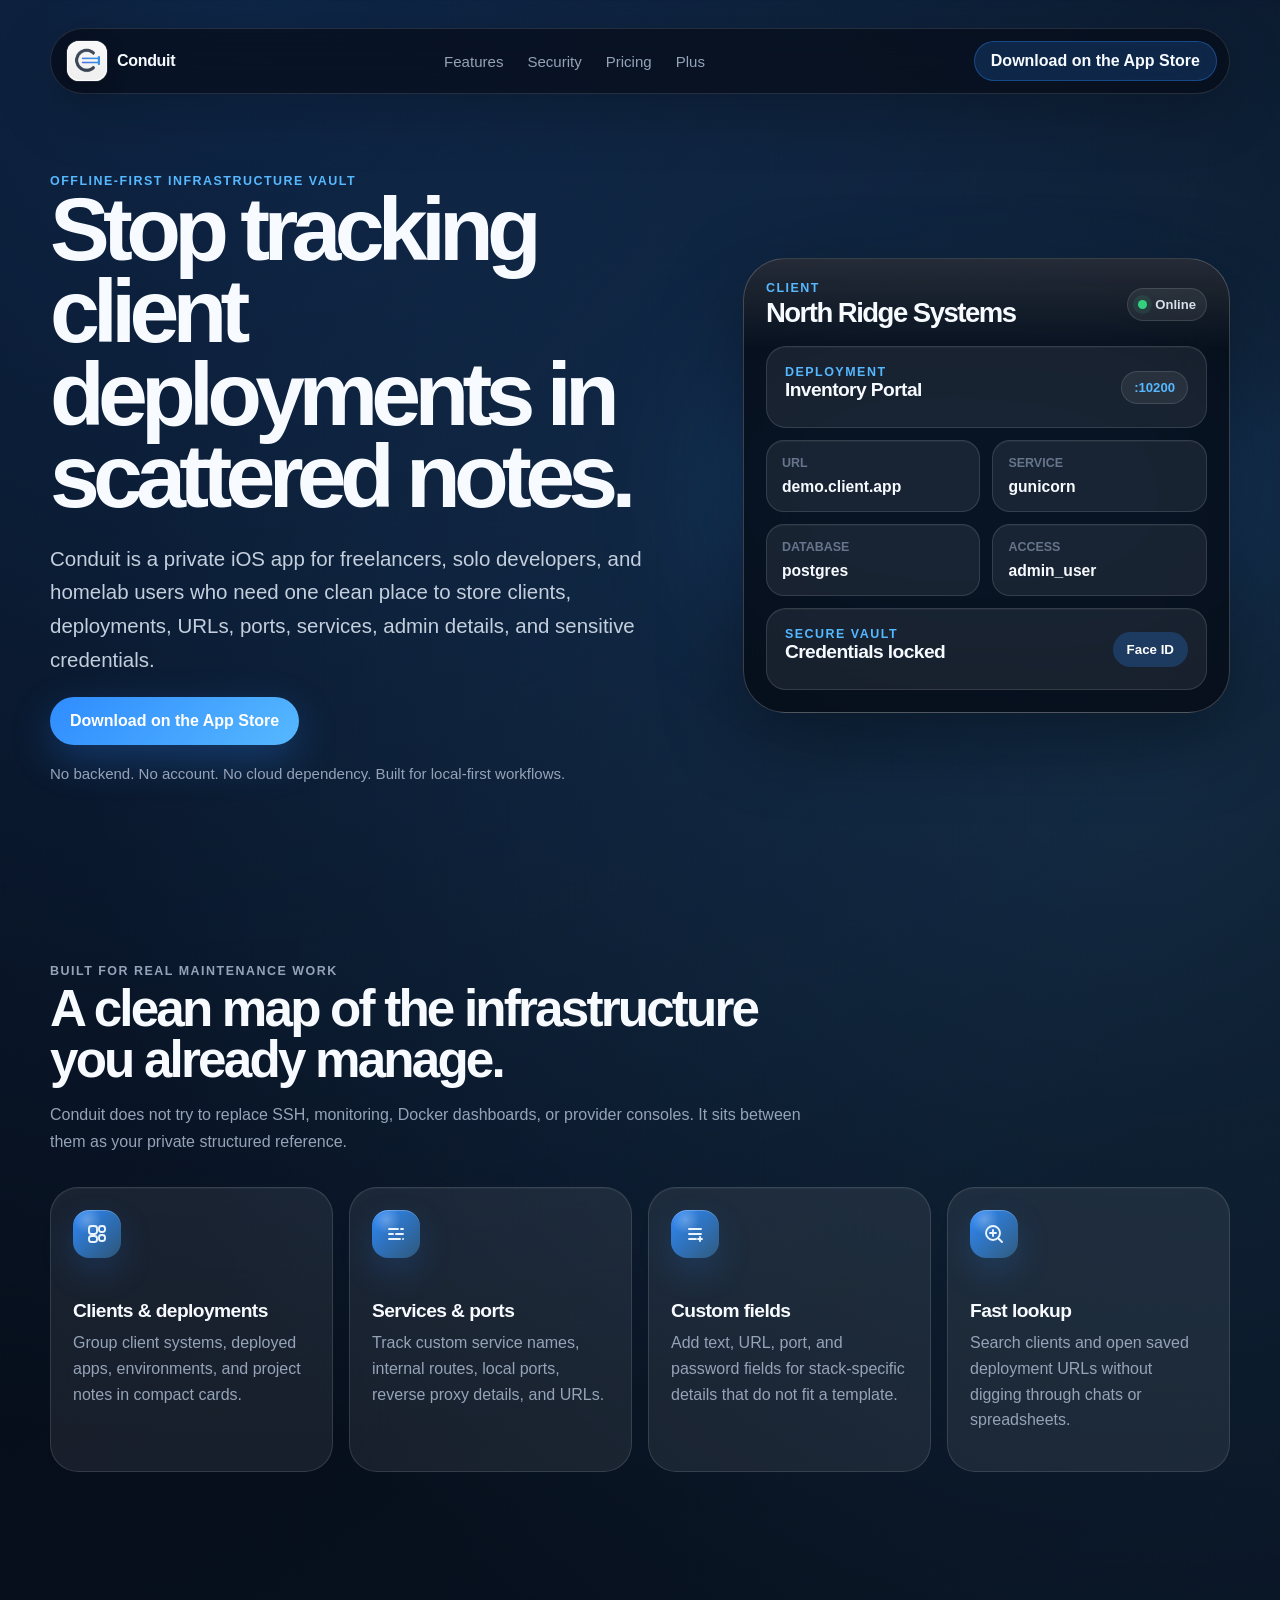
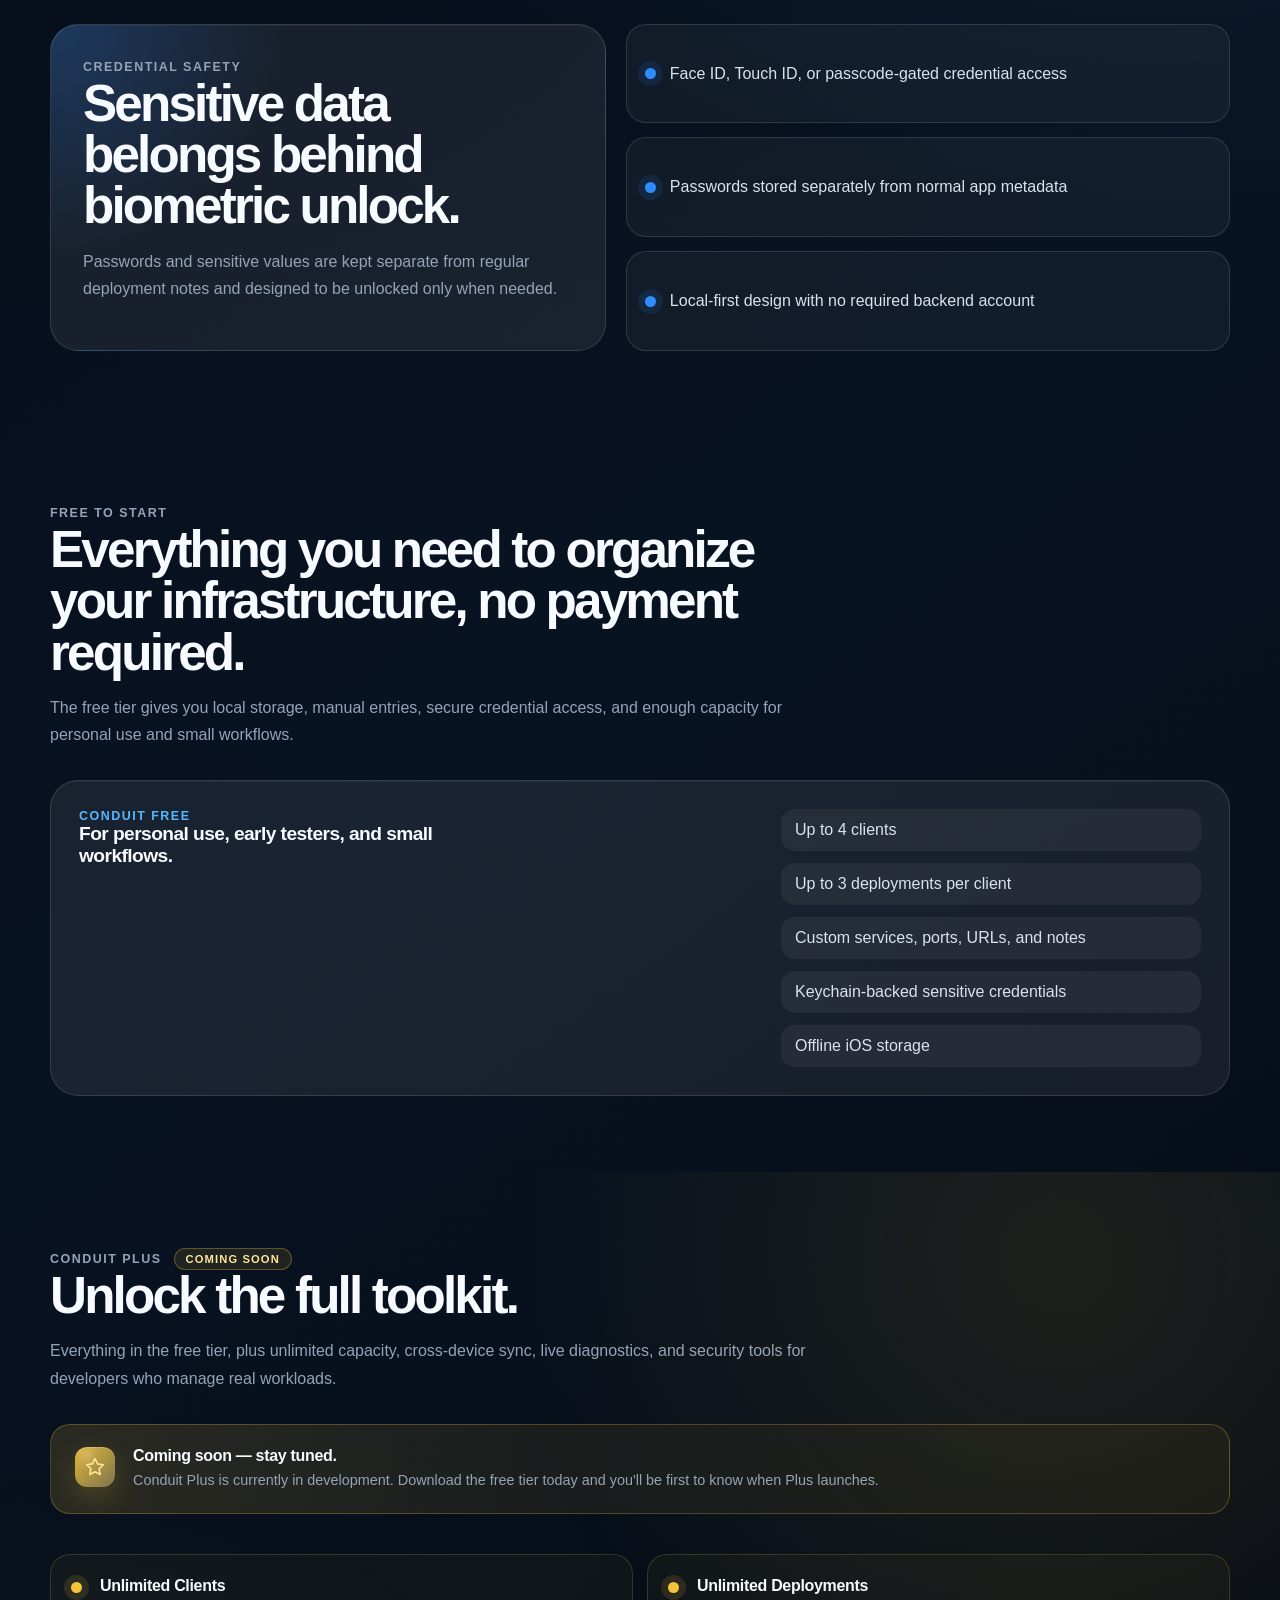
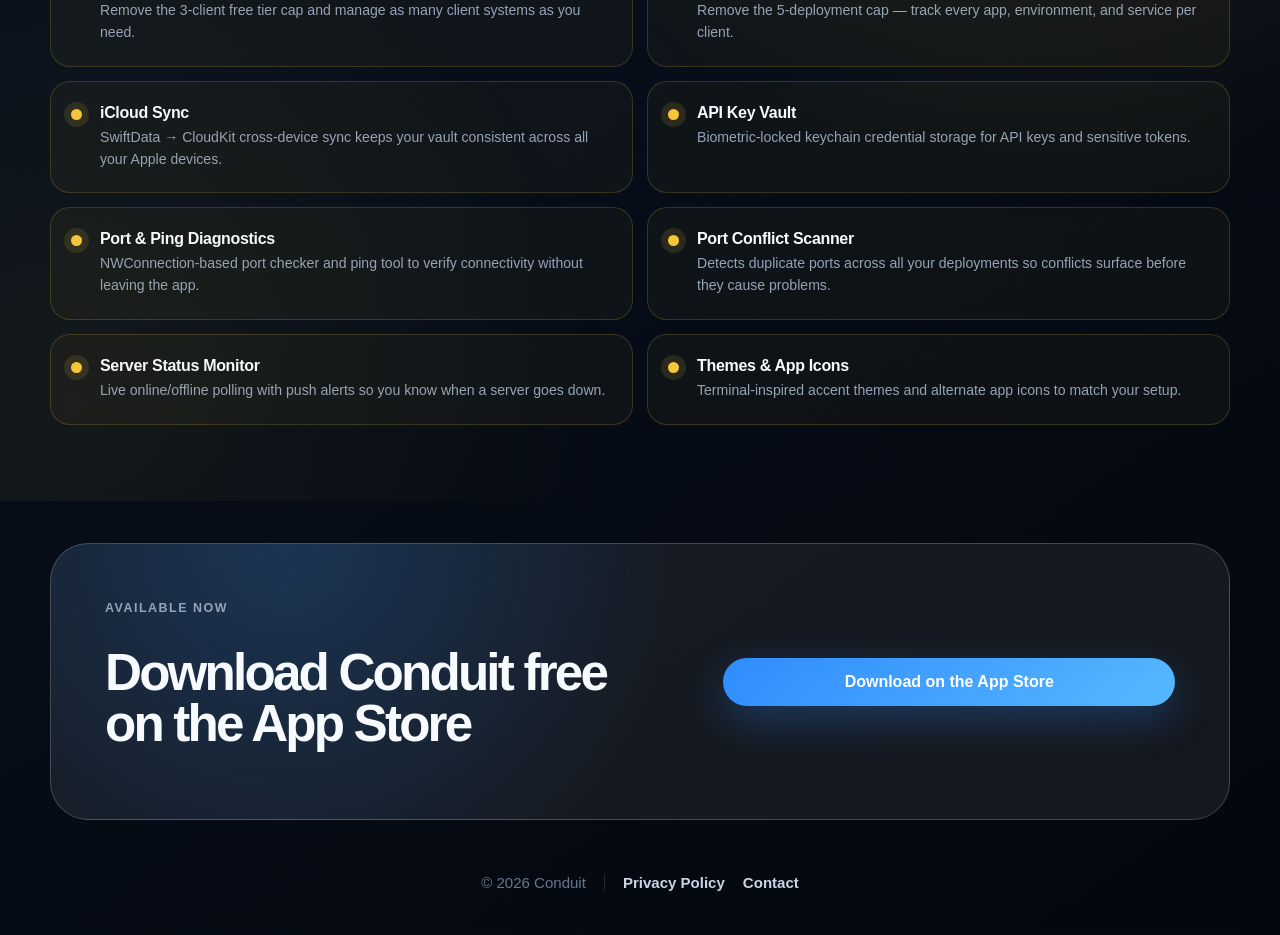
==== commit f61c3b6a: "update website for App Store launch — replace TestFlight beta with live App Store links Co-Authored-" ====
--- a/index.html
+++ b/index.html
@@ -73,16 +73,16 @@
   >
     <a href="#features">Features</a>
     <a href="#security">Security</a>
-    <a href="#free">Free</a>
+    <a href="#free">Pricing</a>
     <a href="#plus">Plus</a>
   </nav>
 
   <a
     class="nav-cta"
-    href="https://testflight.apple.com/join/v4uhd6qQ"
-    id="testflight-download-btn"
-  >
-    Join the TestFlight Beta
+    href="https://apps.apple.com/us/app/conduit-server-vault/id6778857564"
+    id="appstore-download-btn"
+  >
+    Download on the App Store
   </a>
 </header>
 
@@ -106,10 +106,10 @@
 
       <a
         class="primary-button"
-        href="https://testflight.apple.com/join/v4uhd6qQ"
-        id="testflight-download-btn"
+        href="https://apps.apple.com/us/app/conduit-server-vault/id6778857564"
+        id="appstore-download-btn"
       >
-        Join the TestFlight Beta
+        Download on the App Store
       </a>
 
       <p class="trust-note">
@@ -362,19 +362,18 @@
   >
     <div class="section-heading">
       <p class="eyebrow">
-        Free first
+        Free to start
       </p>
 
       <h2>
-        Designed to validate usefulness before adding Pro
-        features.
+        Everything you need to organize your infrastructure,
+        no payment required.
       </h2>
 
       <p>
-        The first public version is intentionally simple:
-        local storage, manual entries, secure credential access,
-        and enough limits to test whether people actually want
-        this.
+        The free tier gives you local storage, manual entries,
+        secure credential access, and enough capacity for
+        personal use and small workflows.
       </p>
     </div>
 
@@ -423,8 +422,8 @@
         </svg>
       </span>
       <div>
-        <strong>Free for early testers — no catch.</strong>
-        <p>Join the TestFlight beta now and receive Conduit Plus free for 1 full year when it launches.</p>
+        <strong>Coming soon — stay tuned.</strong>
+        <p>Conduit Plus is currently in development. Download the free tier today and you'll be first to know when Plus launches.</p>
       </div>
     </div>
 
@@ -501,84 +500,20 @@
   >
     <div class="waitlist-copy">
       <p class="eyebrow">
-        Conduit beta
+        Available now
       </p>
 
       <h2>
-        Now released for TestFlight beta access
+        Download Conduit free on the App Store
       </h2>
     </div>
 
-    <!-- <form
-      class="waitlist-form"
-      id="waitlist-form"
-      action="https://app.loops.so/api/newsletter-form/cmq6iwczi23gw0jzh51wmcugt"
-      method="post"
-    >
-      <label
-        class="sr-only"
-        for="waitlist-email"
-      >
-        Email address
-      </label>
-
-      <div class="waitlist-input-row">
-        <input
-          id="waitlist-email"
-          name="email"
-          type="email"
-          autocomplete="email"
-          placeholder="you@example.com"
-          required
-        />
-
-        <button
-          class="primary-button waitlist-submit"
-          type="submit"
-        >
-          <span class="button-label">
-            Join the waitlist
-          </span>
-
-          <span
-            class="button-loading"
-            hidden
-          >
-            Joining…
-          </span>
-        </button>
-      </div>
-
-      <input
-        type="hidden"
-        name="mailingLists"
-        value="cmq6jean67koc0j07flsfc5x2"
-      />
-
-      <input
-        type="hidden"
-        name="source"
-        value="Conduit Landing Page"
-      />
-
-      <p class="waitlist-privacy">
-        Your email will only be used for Conduit beta access
-        and product updates.
-      </p>
-
-      <p
-        class="form-status"
-        id="waitlist-status"
-        role="status"
-        aria-live="polite"
-      ></p>
-    </form> -->
     <a
         class="primary-button"
-        href="https://testflight.apple.com/join/v4uhd6qQ"
-        id="testflight-download-btn"
+        href="https://apps.apple.com/us/app/conduit-server-vault/id6778857564"
+        id="appstore-download-btn"
       >
-        Join the TestFlight Beta
+        Download on the App Store
       </a>
   </section>
 </main>
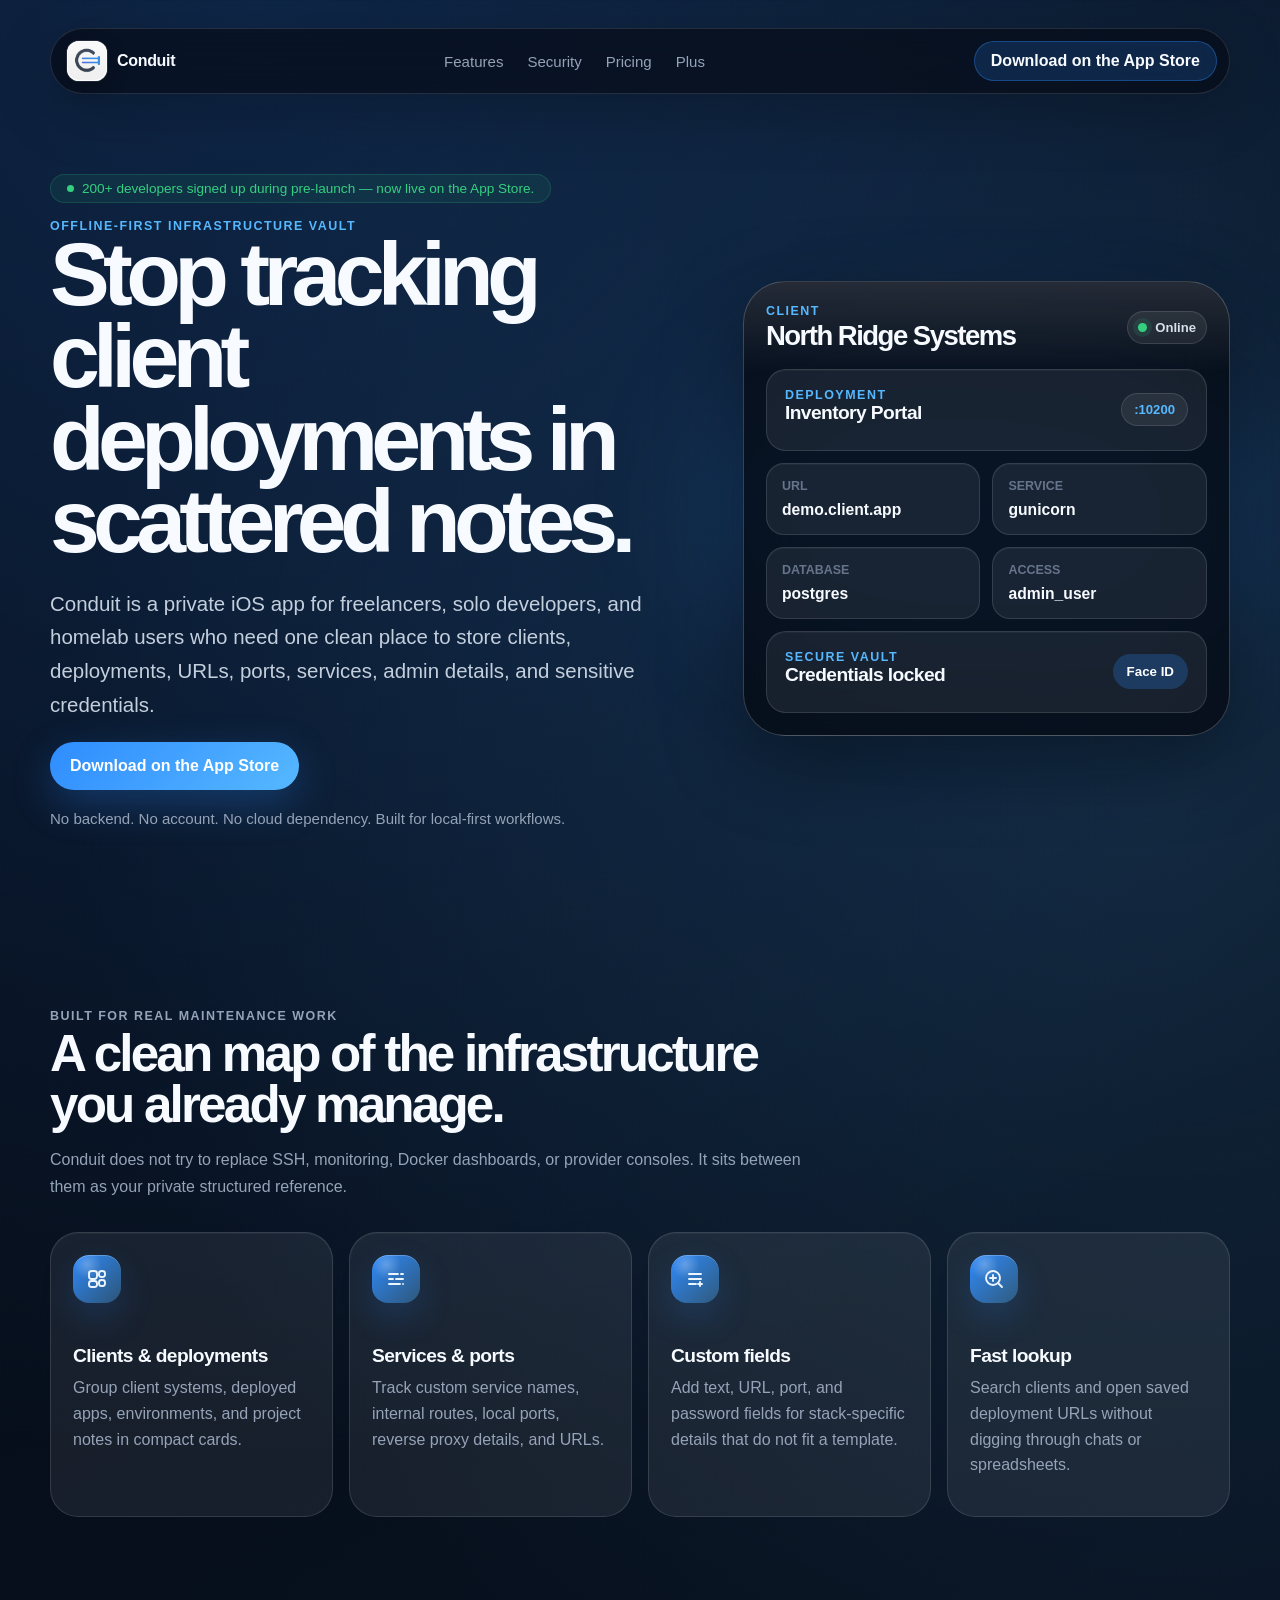
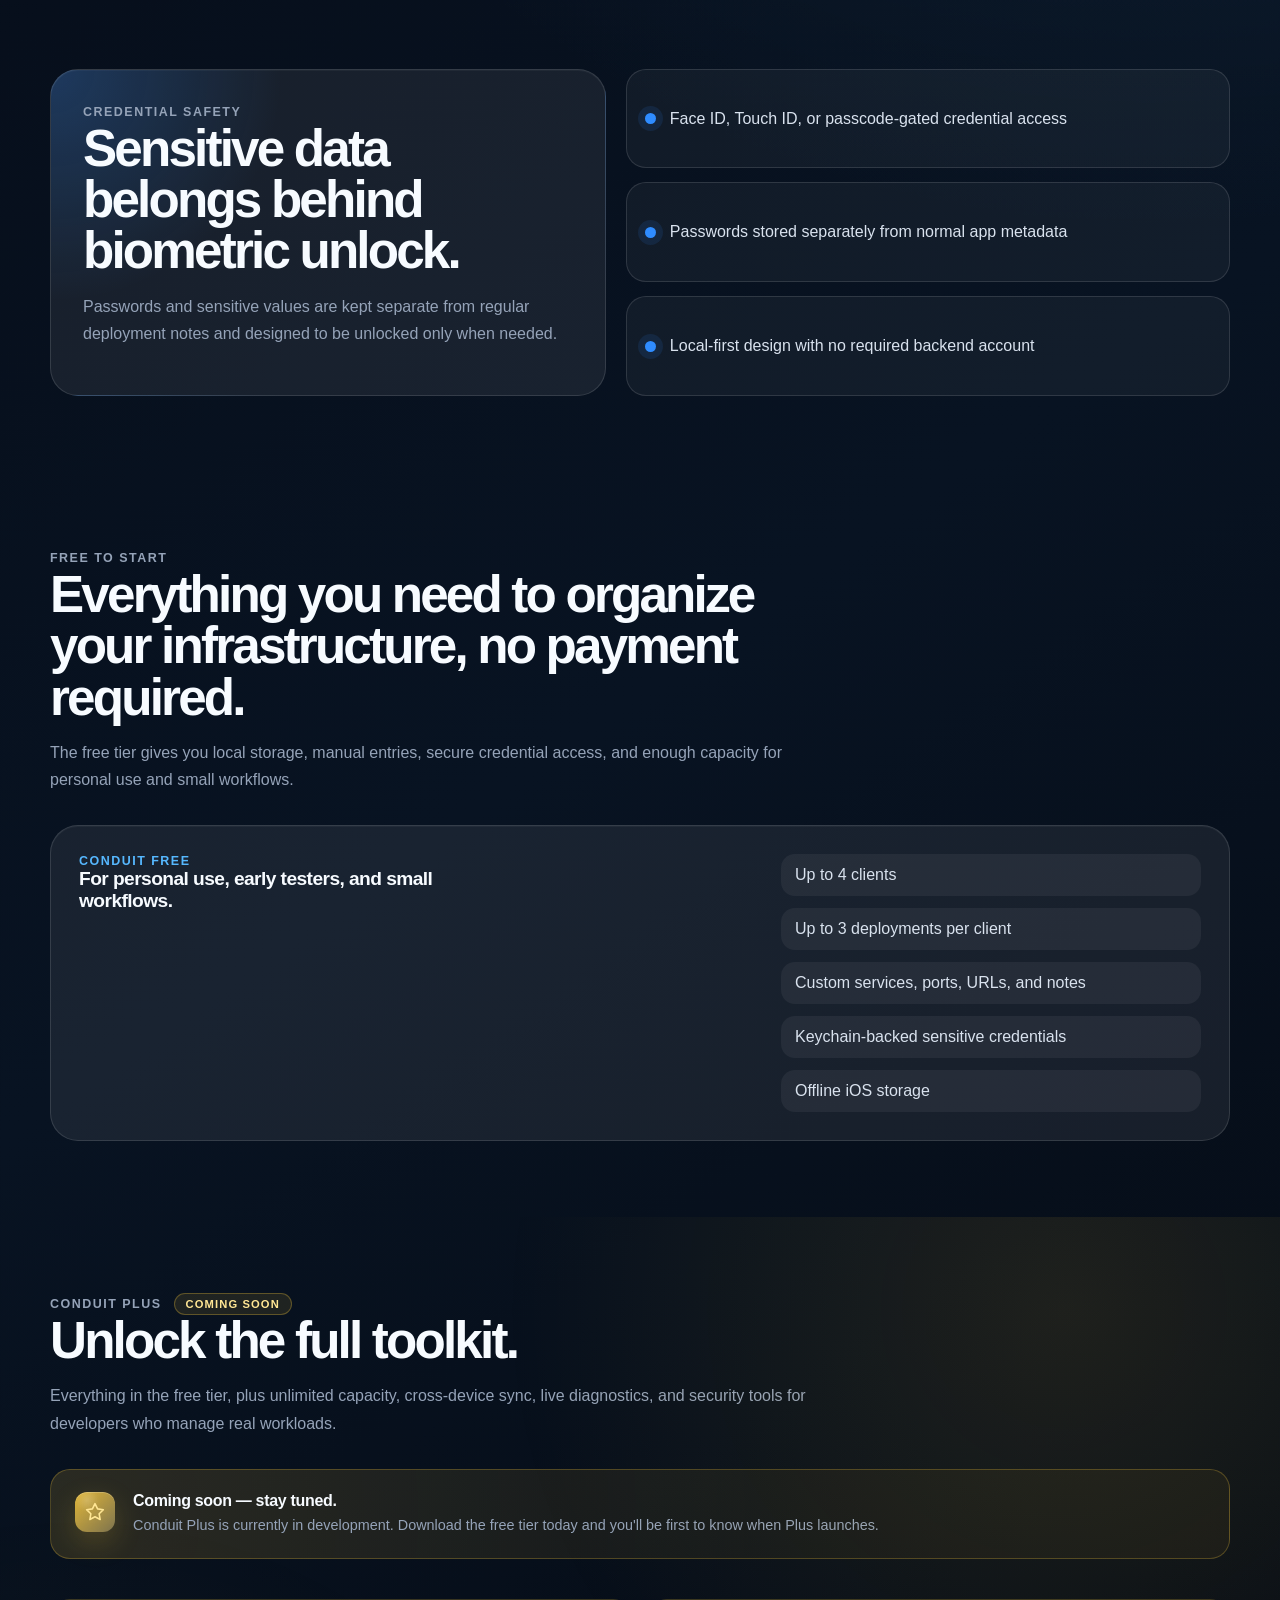
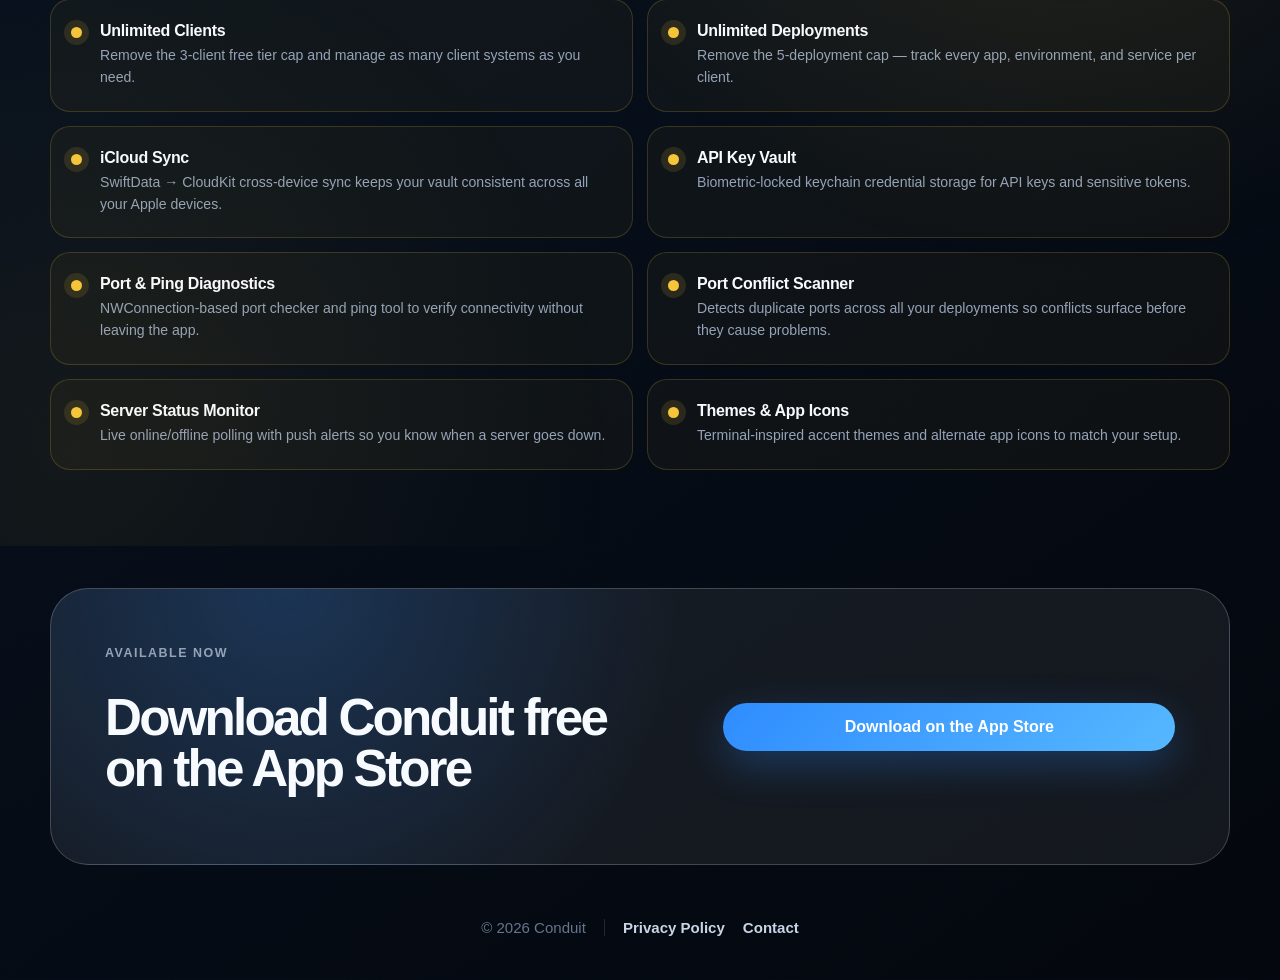
==== commit fe8d2c74: "add pre-launch social proof banner to hero section Co-Authored-By: Claude Sonnet 4.6 <noreply@anthro" ====
--- a/index.html
+++ b/index.html
@@ -89,6 +89,11 @@
 <main>
   <section class="hero-section">
     <div class="hero-copy">
+      <p class="social-proof">
+        <span class="proof-dot"></span>
+        200+ developers signed up during pre-launch — now live on the App Store.
+      </p>
+
       <p class="eyebrow">
         Offline-first infrastructure vault
       </p>
--- a/styles.css
+++ b/styles.css
@@ -213,6 +213,34 @@
   transform: translateY(-1px);
 }
 
+.social-proof {
+  display: inline-flex;
+  align-items: center;
+  gap: 8px;
+  margin-bottom: 16px;
+  padding: 6px 16px;
+  font-size: 0.85rem;
+  font-weight: 500;
+  color: var(--green);
+  background: rgba(53, 208, 127, 0.08);
+  border: 1px solid rgba(53, 208, 127, 0.18);
+  border-radius: 999px;
+}
+
+.proof-dot {
+  width: 7px;
+  height: 7px;
+  border-radius: 50%;
+  background: var(--green);
+  flex-shrink: 0;
+  animation: pulse-dot 2s ease-in-out infinite;
+}
+
+@keyframes pulse-dot {
+  0%, 100% { opacity: 1; }
+  50% { opacity: 0.4; }
+}
+
 .trust-note {
   margin-top: 20px;
   color: var(--muted);
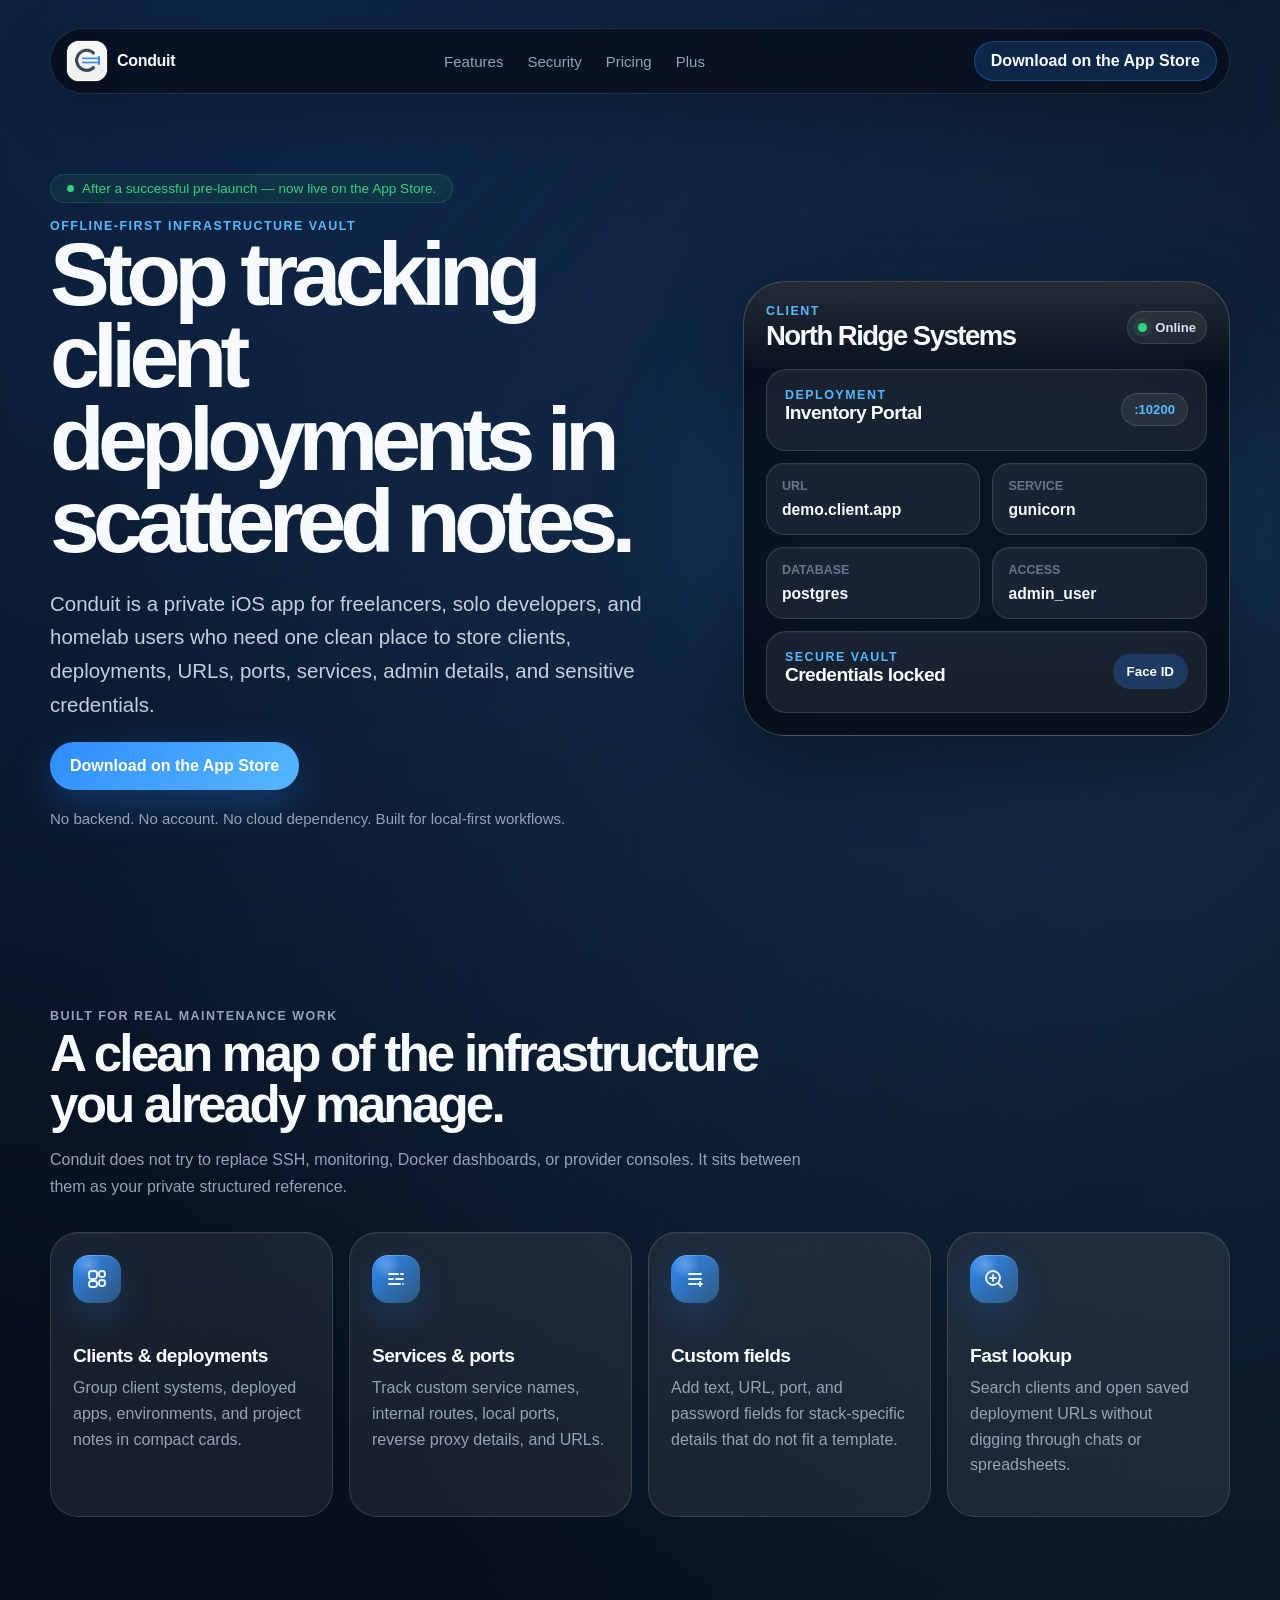
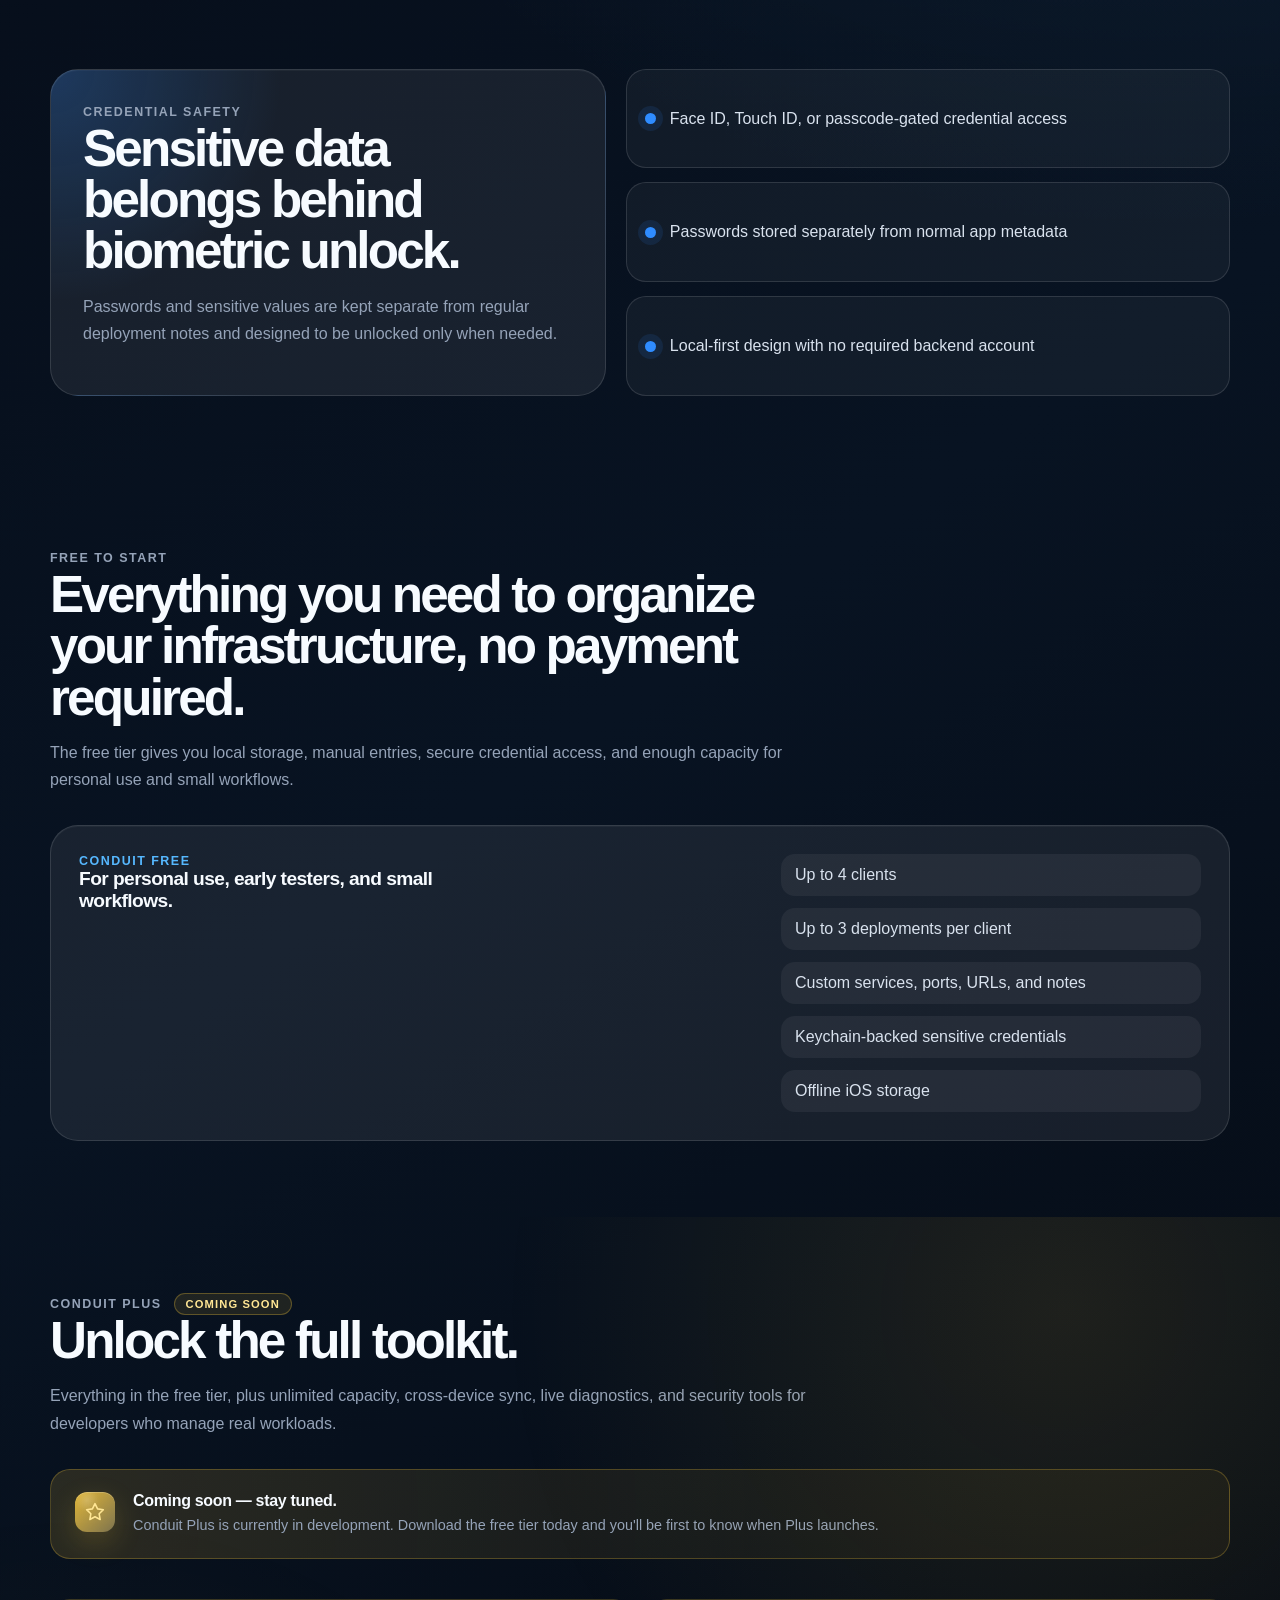
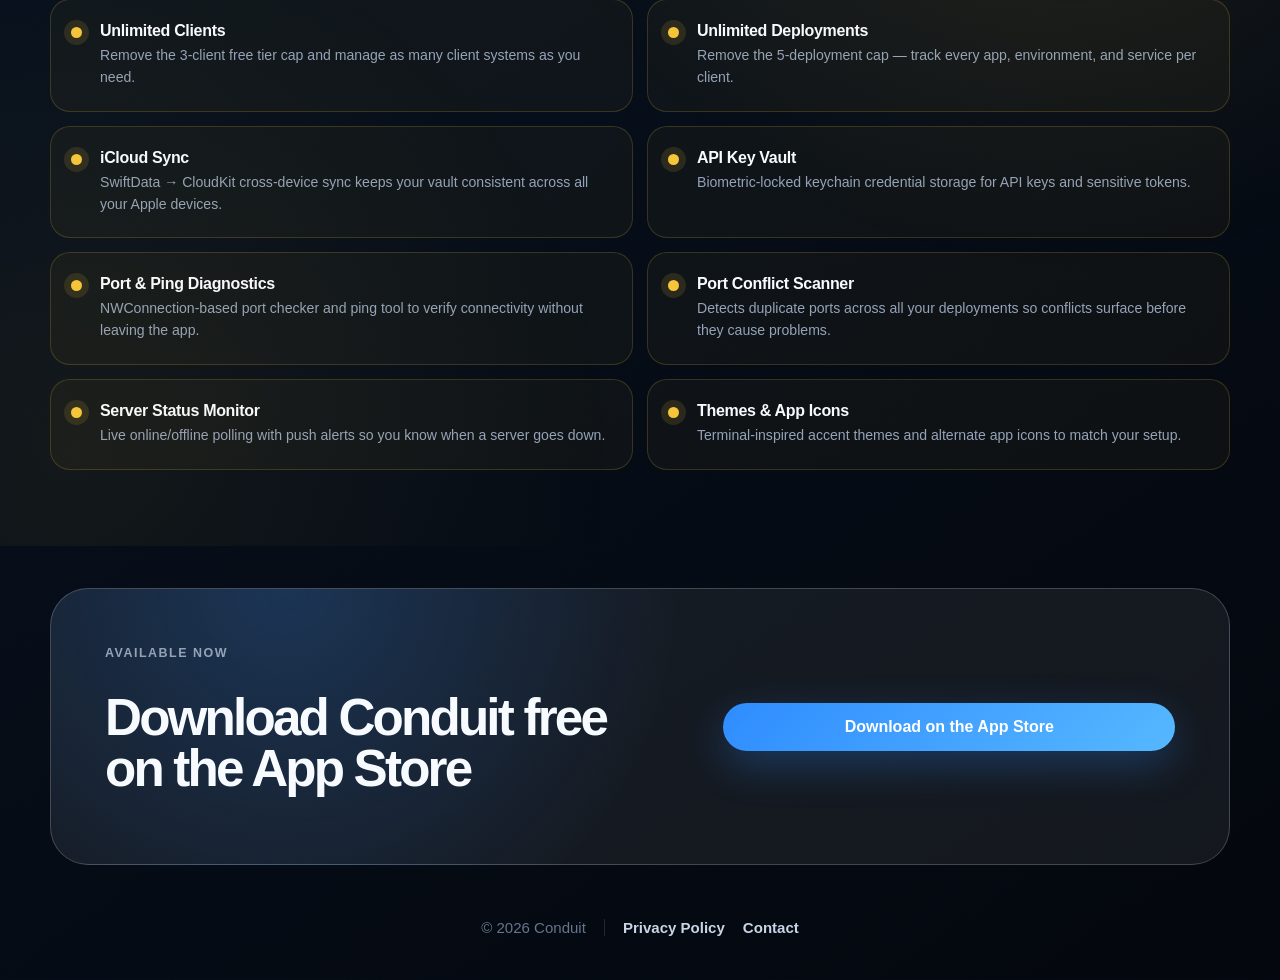
==== commit 59027856: "remove inflated signup number from social proof banner Co-Authored-By: Claude Sonnet 4.6 <noreply@an" ====
--- a/index.html
+++ b/index.html
@@ -91,7 +91,7 @@
     <div class="hero-copy">
       <p class="social-proof">
         <span class="proof-dot"></span>
-        200+ developers signed up during pre-launch — now live on the App Store.
+        After a successful pre-launch — now live on the App Store.
       </p>
 
       <p class="eyebrow">
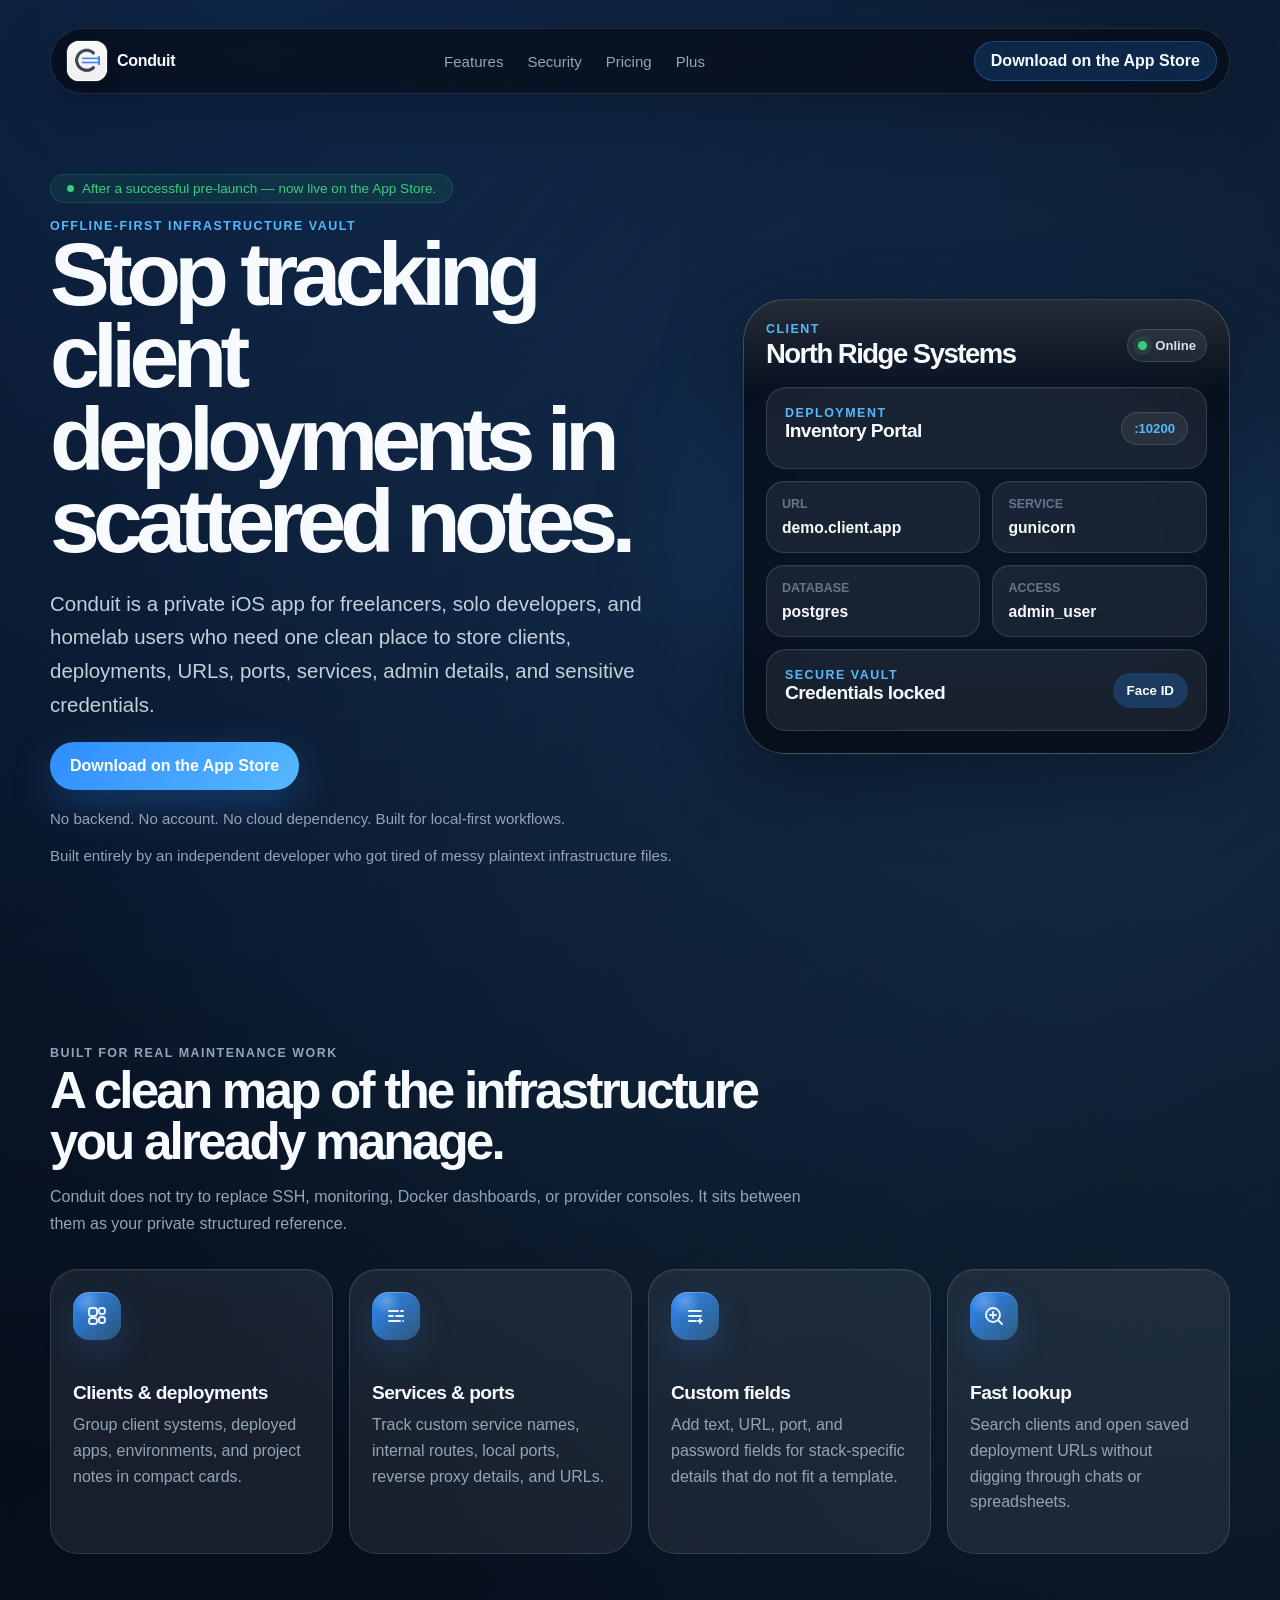
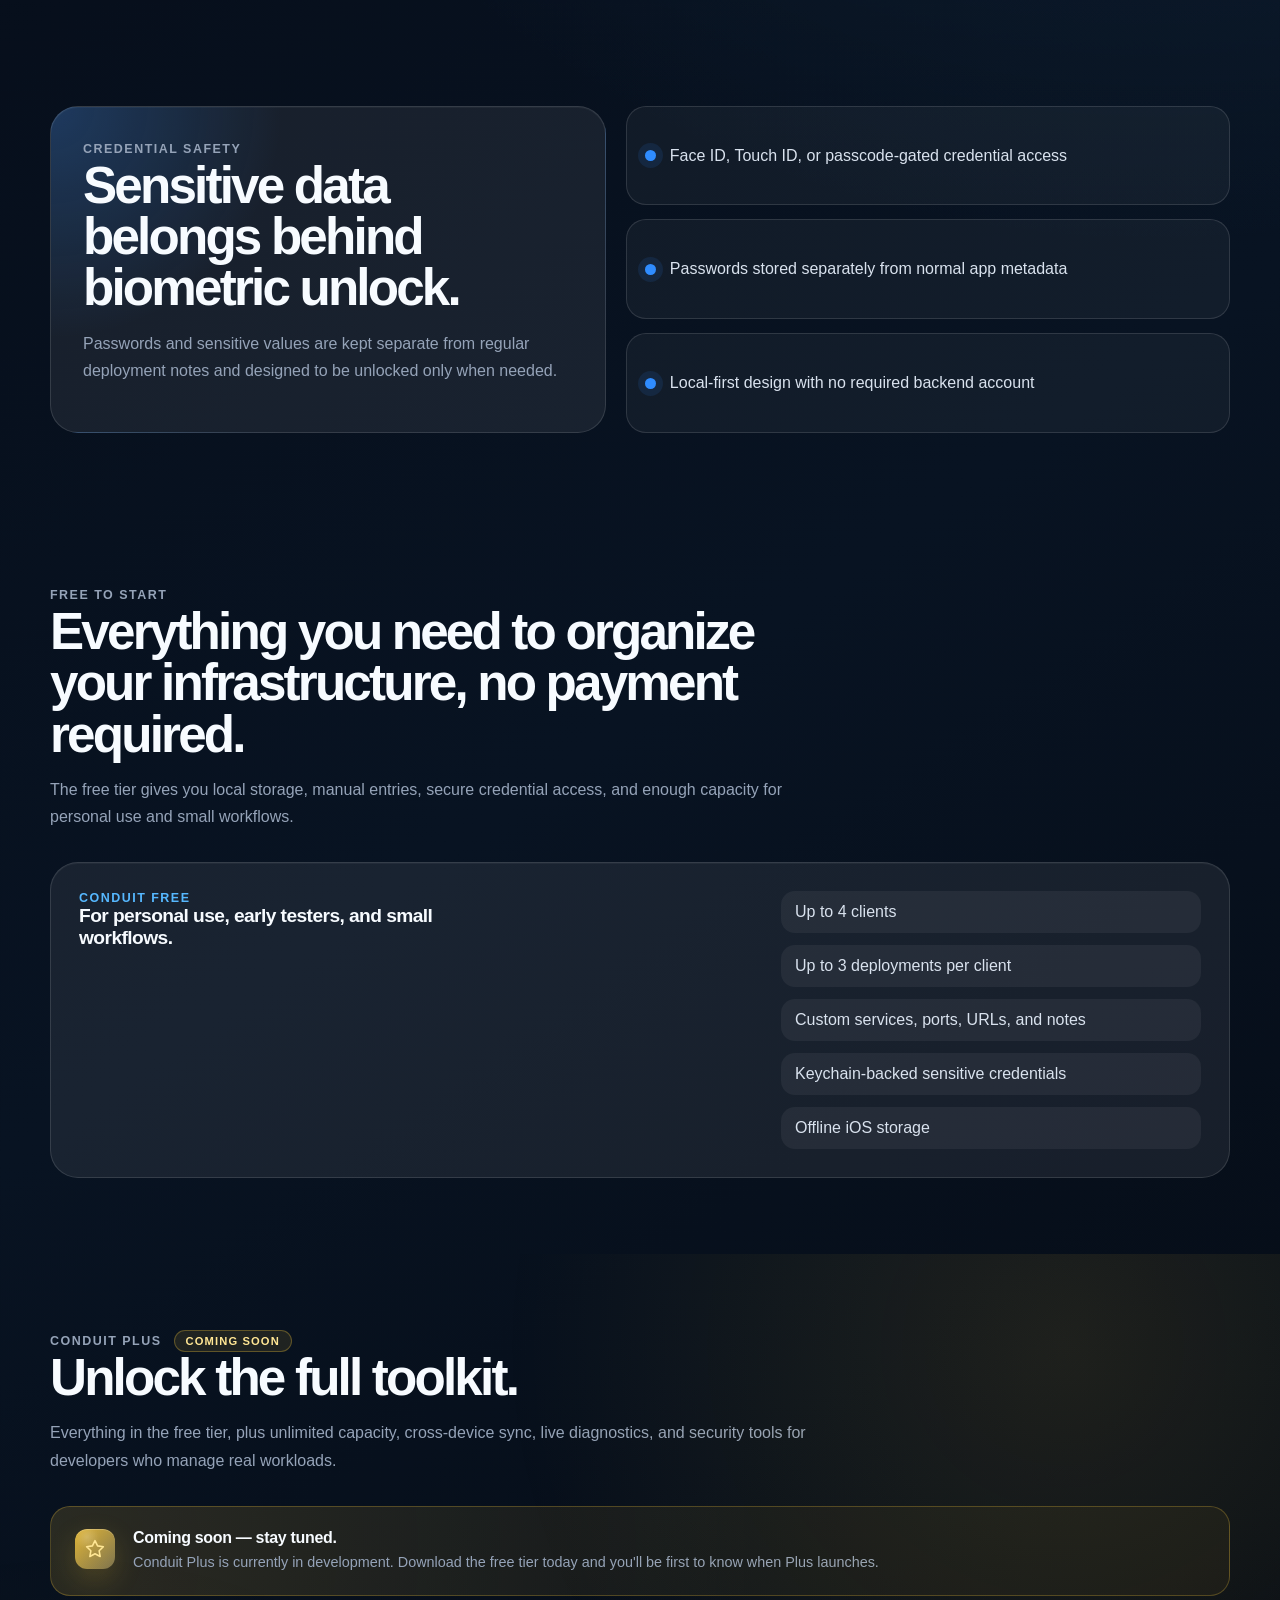
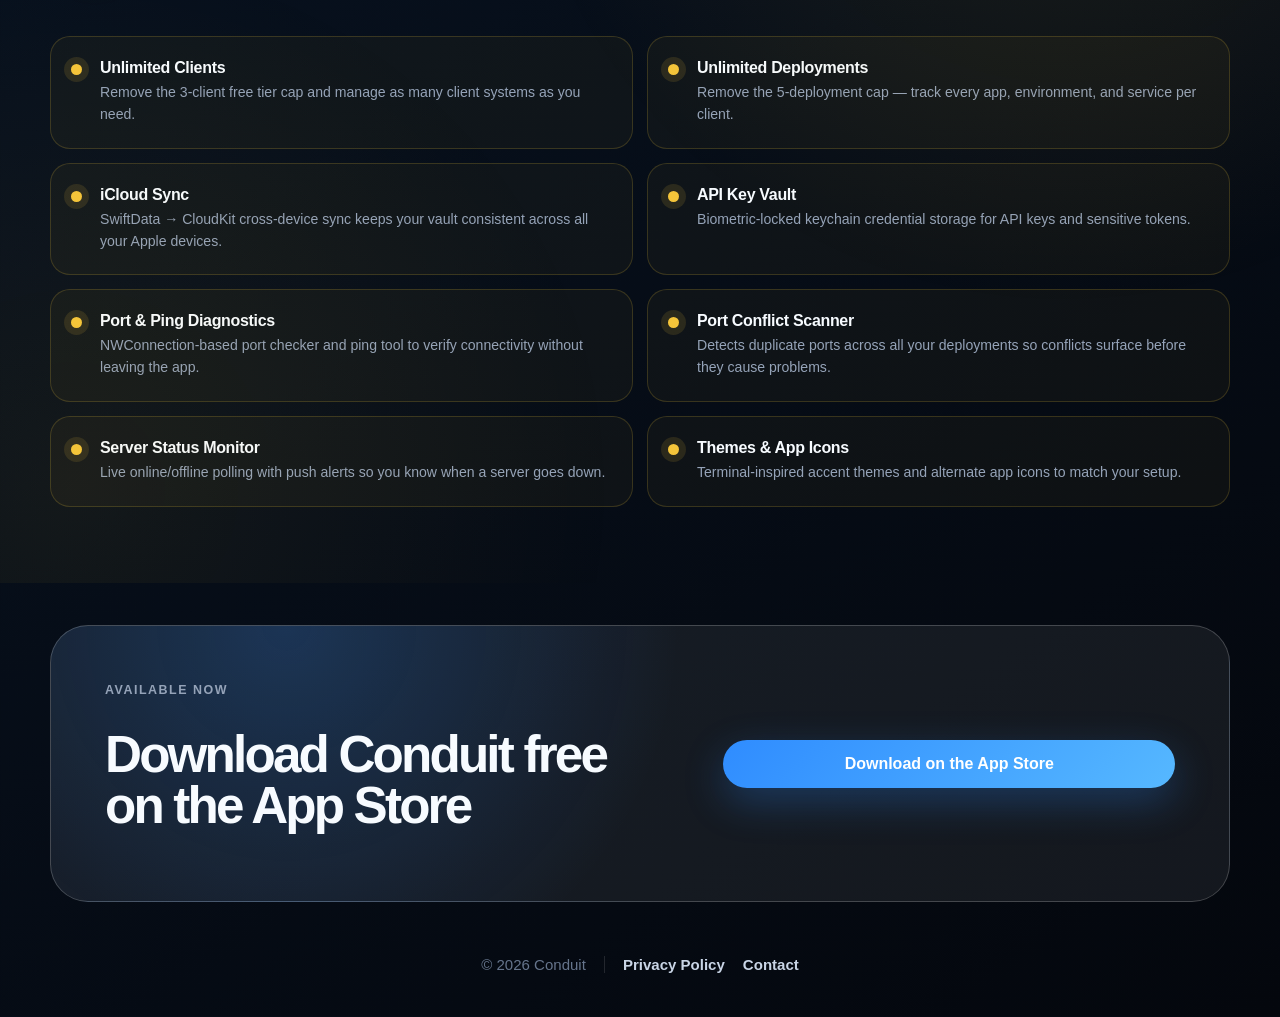
==== commit 74ffdfcc: "add indie developer origin story line to hero section Co-Authored-By: Claude Sonnet 4.6 <noreply@ant" ====
--- a/index.html
+++ b/index.html
@@ -121,6 +121,10 @@
         No backend. No account. No cloud dependency. Built for
         local-first workflows.
       </p>
+
+      <p class="trust-note indie-note">
+        Built entirely by an independent developer who got tired of messy plaintext infrastructure files.
+      </p>
     </div>
 
     <div
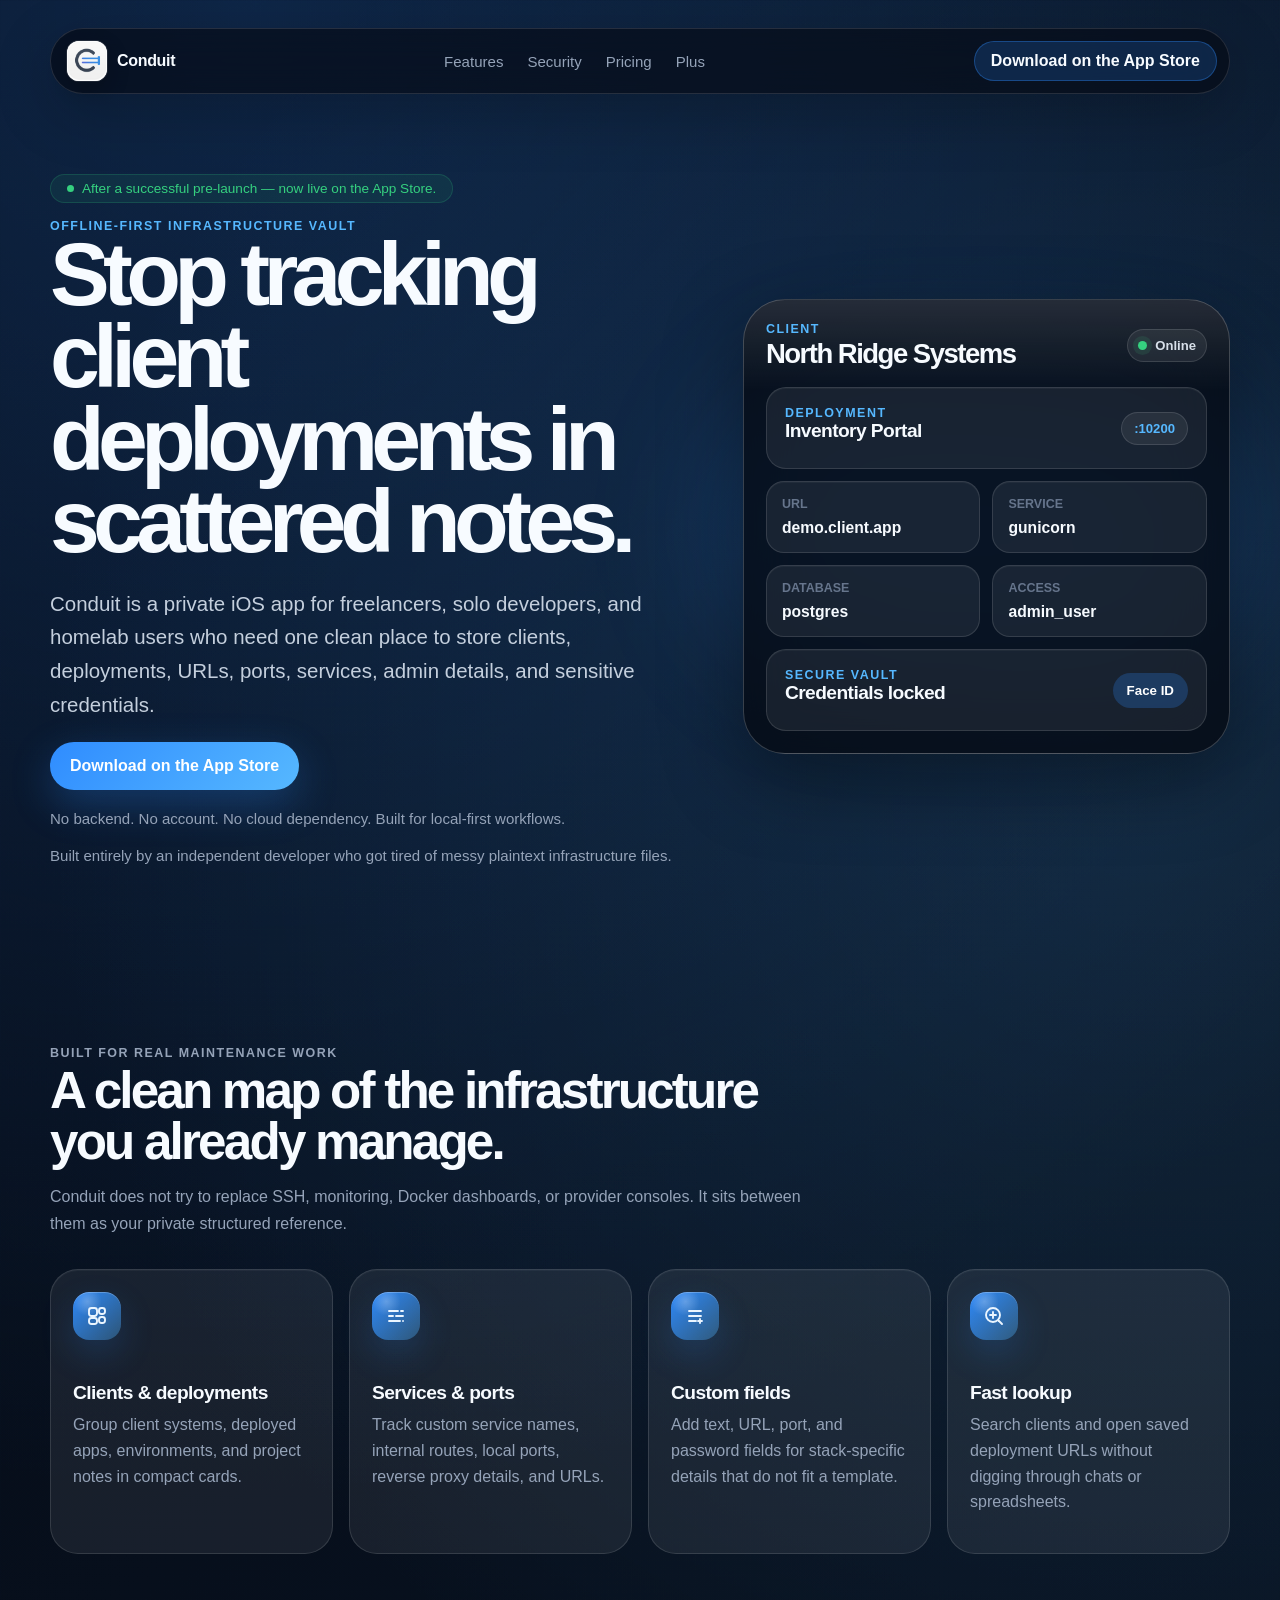
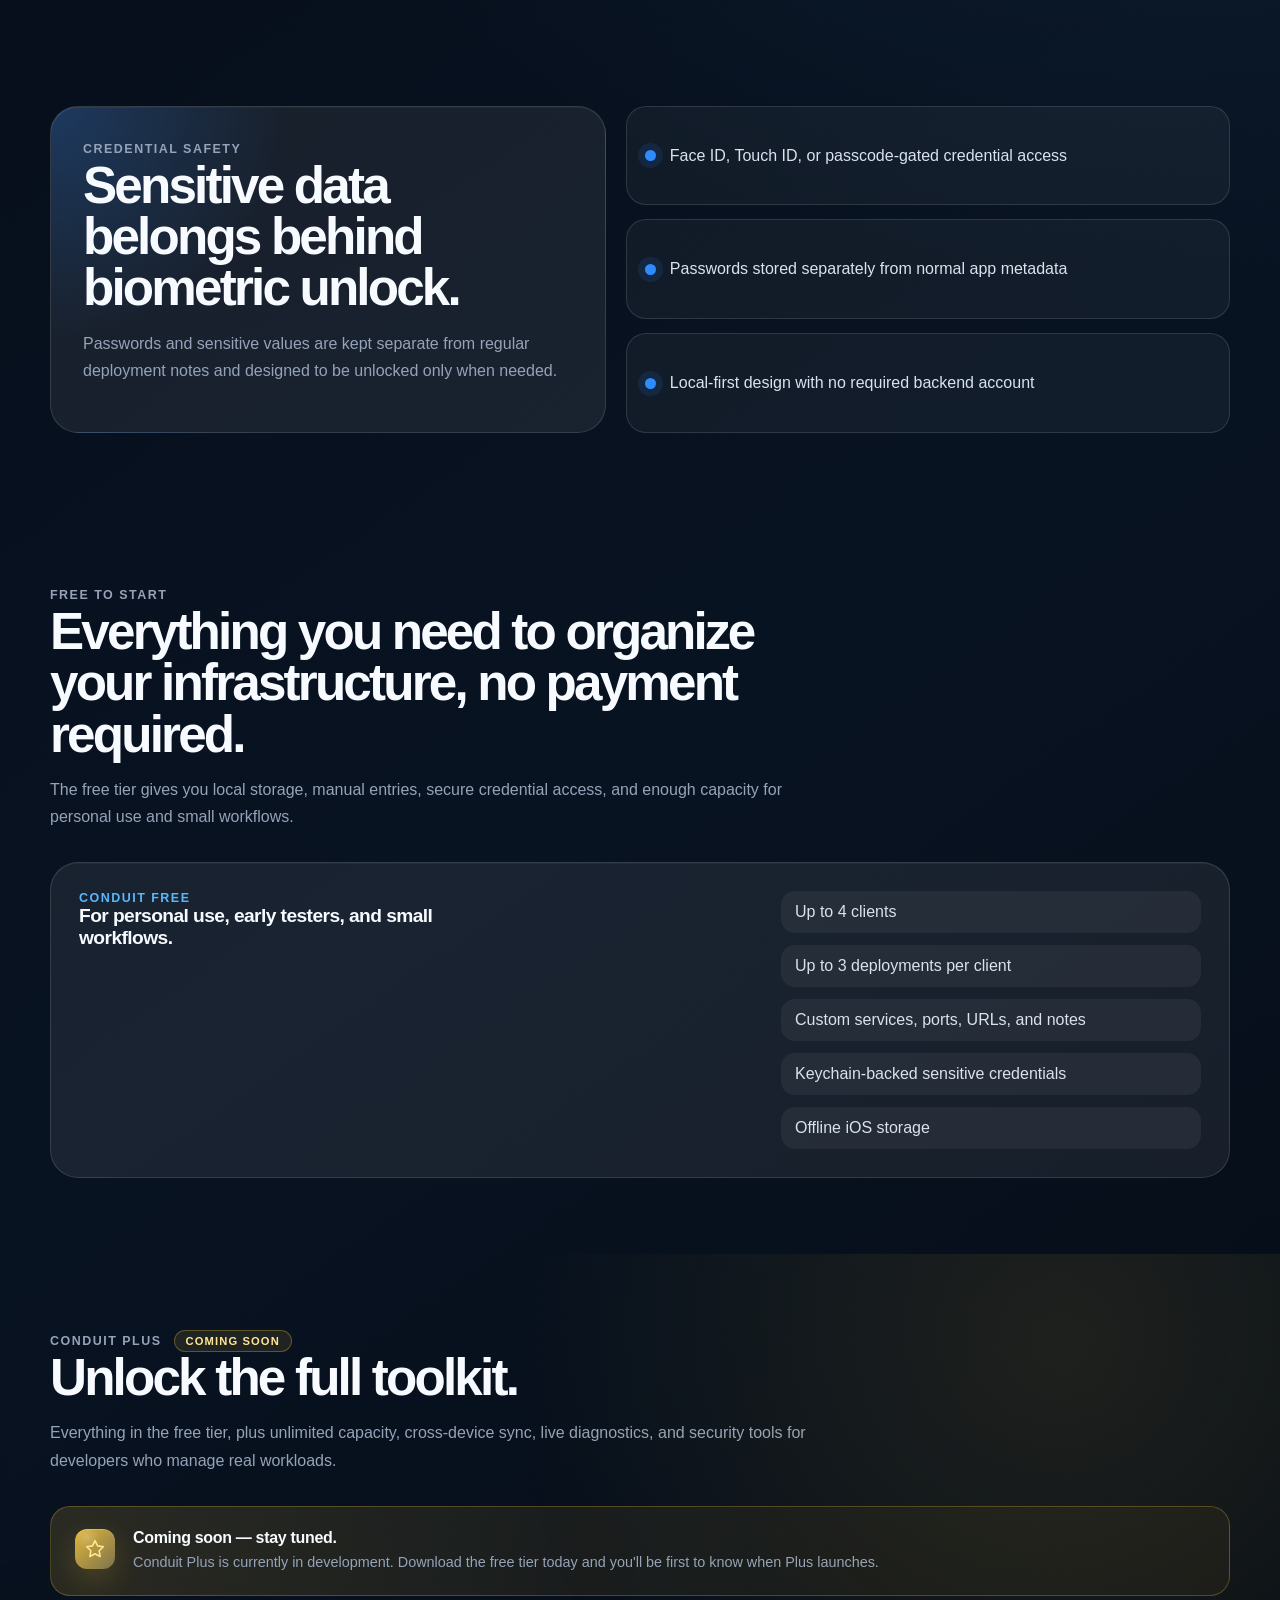
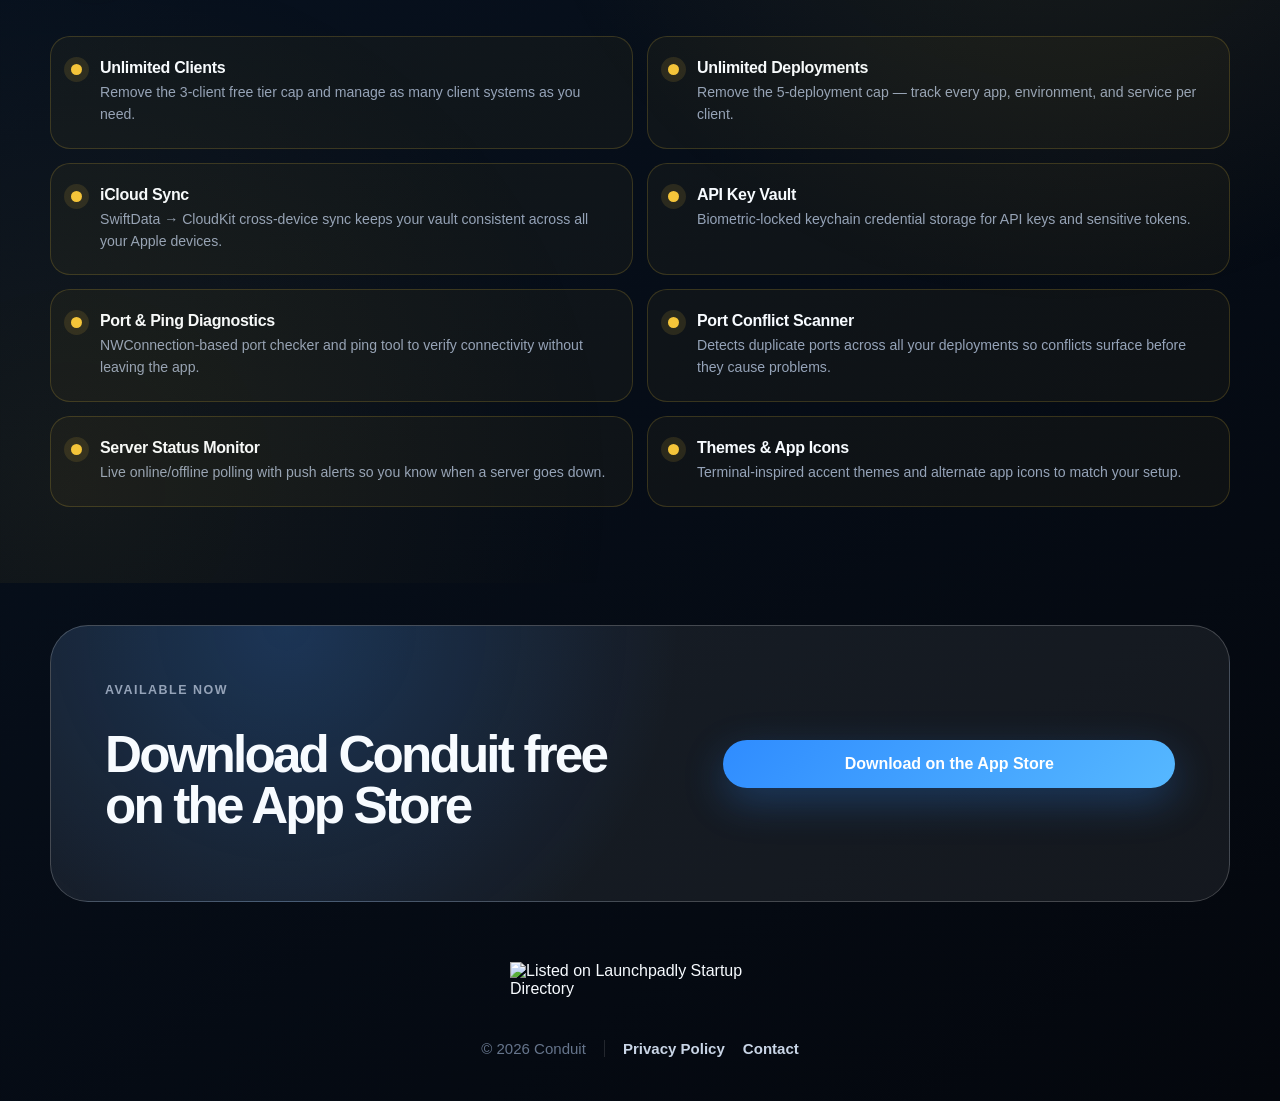
==== commit 48b3a802: "add Launchpadly listed-on badge above footer Co-Authored-By: Claude Opus 4.8 <noreply@anthropic.com>" ====
--- a/index.html
+++ b/index.html
@@ -527,6 +527,25 @@
   </section>
 </main>
 
+<div class="footer-badges">
+  <a
+    href="https://launchpadly.co/startup/conduit"
+    target="_blank"
+    rel="noopener noreferrer"
+    data-launchpadly-badge="conduit"
+    data-launchpadly-badge-variant="listed-on"
+    aria-label="Conduit on Launchpadly Startup Directory"
+  >
+    <img
+      src="https://launchpadly.co/embed/badges/startup/conduit.svg?variant=listed-on"
+      alt="Listed on Launchpadly Startup Directory"
+      width="260"
+      height="48"
+      loading="lazy"
+    />
+  </a>
+</div>
+
 <footer class="site-footer">
   <p>
     © 2026 Conduit
--- a/styles.css
+++ b/styles.css
@@ -533,6 +533,20 @@
   margin: 0 auto 28px;
 }
 
+.footer-badges {
+  display: flex;
+  justify-content: center;
+  padding: 32px 0 4px;
+}
+
+.footer-badges img {
+  display: block;
+  border: 0;
+  height: 48px;
+  width: auto;
+  max-width: 100%;
+}
+
 .site-footer {
   justify-content: center;
   padding: 26px 0 44px;
